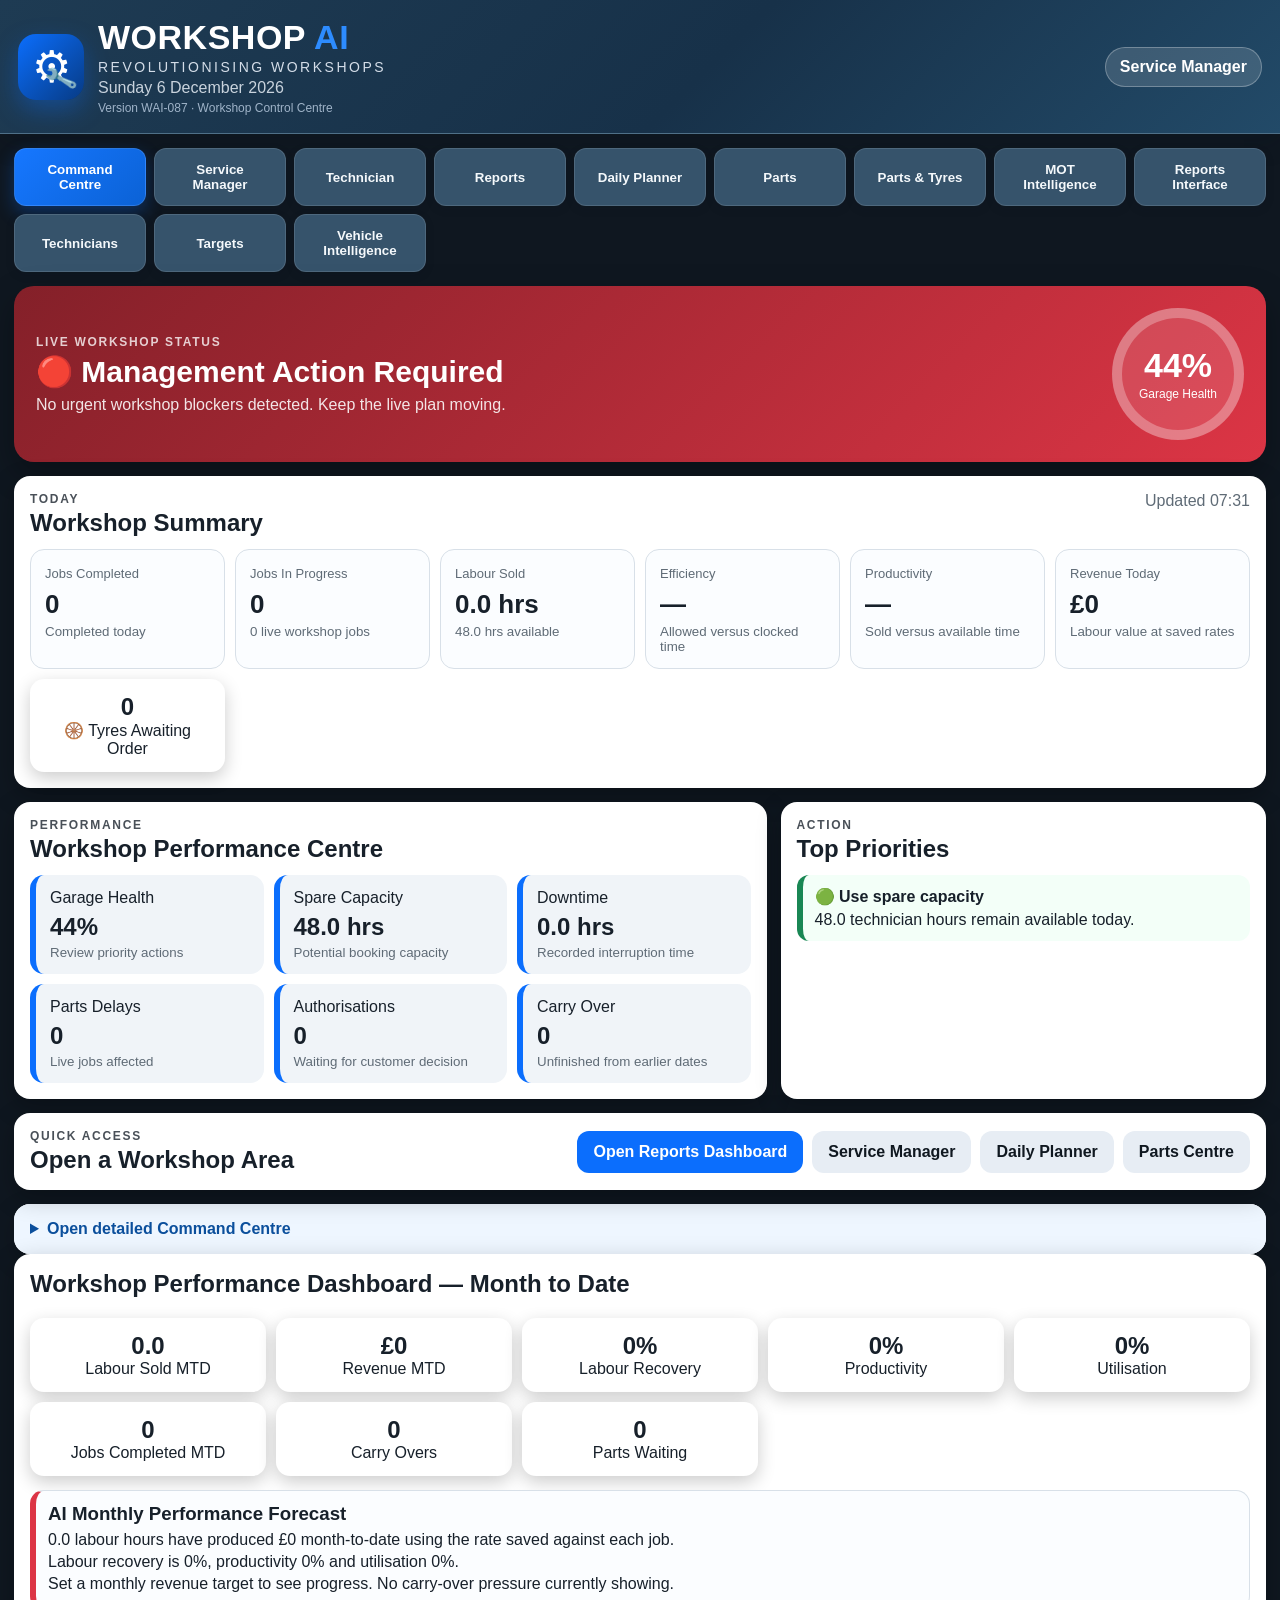
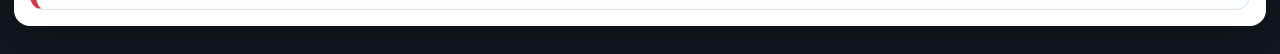
==== index copy 2.html @ 757b1148 "WAI-105.1 Customer Portal" ====
<!DOCTYPE html>
<html lang="en">
<head>
  <meta charset="UTF-8" />
  <meta name="viewport" content="width=device-width, initial-scale=1.0" />
  <title>Workshop AI OS — WAI-087 Workshop Control Centre</title>
  <link rel="stylesheet" href="style.css" />
</head>

<body>
<header class="app-header">
  <div class="brand-lockup">
    <div class="logo-mark" aria-hidden="true">
      <span class="gear">⚙</span>
      <span class="wrench">🔧</span>
    </div>
    <div>
      <h1><span>WORKSHOP</span> <strong>AI</strong></h1>
      <p class="tagline">Revolutionising workshops</p>
      <p id="todayDate"></p><p style="font-size:12px;color:#9fb3c8">Version WAI-087 · Workshop Control Centre</p>
    </div>
  </div>
  <div class="role-pill">Service Manager</div>
</header>

<main class="container">
  <nav class="tabs">
    <button class="tab active" data-screen="commandScreen">Command Centre</button>
    <button class="tab" data-screen="managerScreen">Service Manager</button>
    <button class="tab" data-screen="techScreen">Technician</button>
    <button class="tab" data-screen="reportsScreen">Reports</button>
    <button class="tab" data-screen="plannerScreen">Daily Planner</button>
    <button class="tab" data-screen="partsScreen">Parts</button>
    <button class="tab" data-screen="partsTyreIntelligenceScreen">Parts &amp; Tyres</button>
    <button class="tab" data-screen="motIntelligenceScreen">MOT Intelligence</button>
    <button class="tab" data-screen="reportsInterfaceScreen">Reports Interface</button>
    <button class="tab" data-screen="techniciansScreen">Technicians</button>
    <button class="tab" data-screen="targetsScreen">Targets</button>
    <button class="tab" data-screen="vehicleIntelligenceScreen">Vehicle Intelligence</button>
  </nav>

  <section id="commandScreen" class="screen active">
    <div id="wai80CommandCentre" class="wai80-command-centre">
      <section id="wai80StatusBanner" class="wai80-status-banner wai80-status-attention">
        <div>
          <span class="wai80-eyebrow">LIVE WORKSHOP STATUS</span>
          <h2 id="wai80StatusTitle">Loading workshop status…</h2>
          <p id="wai80StatusSummary">Reviewing jobs, capacity and workshop activity.</p>
        </div>
        <div class="wai80-health-ring">
          <strong id="wai80HealthValue">—</strong>
          <span>Garage Health</span>
        </div>
      </section>

      <section class="card wai80-panel">
        <div class="wai80-section-heading">
          <div><span class="wai80-eyebrow">TODAY</span><h2>Workshop Summary</h2></div>
          <span id="wai80LastUpdated" class="muted"></span>
        </div>
        <div id="wai80SummaryCards" class="wai80-kpi-grid"></div>
      </section>

      <div class="wai80-two-column">
        <section class="card wai80-panel">
          <div class="wai80-section-heading"><div><span class="wai80-eyebrow">PERFORMANCE</span><h2>Workshop Performance Centre</h2></div></div>
          <div id="wai80PerformanceCards" class="wai80-performance-grid"></div>
        </section>

        <section class="card wai80-panel wai80-actions-panel">
          <div class="wai80-section-heading"><div><span class="wai80-eyebrow">ACTION</span><h2>Top Priorities</h2></div></div>
          <div id="wai80PriorityActions" class="wai80-priority-list"></div>
        </section>
      </div>

      <section class="card wai80-quick-access">
        <div><span class="wai80-eyebrow">QUICK ACCESS</span><h2>Open a Workshop Area</h2></div>
        <div class="wai80-quick-buttons">
          <button class="primary" data-wai80-screen="reportsInterfaceScreen">Open Reports Dashboard</button>
          <button class="secondary" data-wai80-screen="managerScreen">Service Manager</button>
          <button class="secondary" data-wai80-screen="plannerScreen">Daily Planner</button>
          <button class="secondary" data-wai80-screen="partsScreen">Parts Centre</button>
        </div>
      </section>
    </div>

    <details class="wai80-existing-dashboard">
      <summary>Open detailed Command Centre</summary>
    <div class="hero">
      <div>
        <h2>Workshop AI Command Centre</h2>
        <p>Owner view: workshop health, live activity, KPIs and technician performance.</p>
      </div>
      <div id="healthScore" class="health-score"></div>
    </div>

    <div id="ownerStats" class="stats"></div>


    <div class="card coach-command-card">
      <h2>Workshop Coach</h2>
      <p class="muted">Your live decision briefing. It ranks the most important actions by impact using Garage Health, capacity, technician activity, downtime and job status.</p>
      <div id="workshopCoachMission" class="coach-list"></div>
      <div id="workshopCoachTabs" class="coach-tabs">
        <button class="gh-tab active" onclick="setWorkshopCoachMode('morning')">🌅 Morning</button>
        <button class="gh-tab" onclick="setWorkshopCoachMode('live')">⚡ Live</button>
        <button class="gh-tab" onclick="setWorkshopCoachMode('end')">🌙 End of Day</button>
      </div>
      <div id="workshopCoachPanel" class="coach-list"></div>
    </div>

    <div class="card">
      <h2>Workshop Capacity Intelligence</h2>
      <p class="muted">Shows how many technician hours are available, how much work is sold and whether the workshop can take more work today.</p>
      <div id="workshopCapacitySummary" class="stats"></div>
      <div id="workshopCapacityTechs" class="job-list"></div>
      <div id="workshopCapacityCoach" class="coach-list"></div>
    </div>

    <div class="card">
      <h2>Garage Health Breakdown</h2>
      <p class="muted">Click a KPI to understand what it means, why it is at the current value and what would improve it.</p>
      <div id="garageHealthBreakdown" class="job-list"></div>
    </div>

    <div class="card">
      <h2>Today’s Priority</h2>
      <div id="dailyPriorityBanner" class="coach-list"></div>
    </div>

    <div class="card">
      <h2>Today’s Live Activity</h2>
      <div id="liveActivity" class="timeline"></div>
    </div>

    <div class="card">
      <h2>AI Workshop Coach</h2>
      <div id="ownerCoach" class="coach-list"></div>
    </div>

    <div class="card">
      <h2>End of Day Briefing</h2>
      <pre id="endOfDayBriefing">No briefing yet.</pre>
      <button id="copyBriefing" class="secondary">Copy Briefing</button>
    </div>

    <div class="card">
      <h2>Morning Briefing / Action Required Today</h2>
      <pre id="morningBriefing">No morning briefing yet.</pre>
      <button id="copyMorningBriefing" class="secondary">Copy Morning Briefing</button>
    </div>

    <div class="card">
      <h2>Live Workshop Board</h2>
      <div id="ownerStatusBoard" class="board-grid"></div>
    </div>

    <div class="card">
      <h2>Technician League Table</h2>
      <div id="leagueTableOwner" class="table-wrap"></div>
    </div>

    <div class="card">
      <h2>Downtime Today / This Week</h2>
      <div id="ownerDowntimeReports" class="job-list"></div>
    </div>
    </details>
  </section>

  <section id="managerScreen" class="screen">
    <div id="servicePartsAlert" class="card service-parts-alert clear"></div>

    <div class="card">
      <h2>Load New Job</h2>
      <div class="grid">
        <label>Vehicle Registration / Reg Number *<input id="reg" placeholder="AB19 XYZ"></label>
        <label>Booking Date / Future Booking<input id="bookingDate" type="date"></label>
        <label>Customer Name<input id="customer" placeholder="Customer name"></label>
        <label>Telephone<input id="phone" placeholder="Telephone"></label>
        <label>Make<input id="make" placeholder="Ford / Audi / VW"></label>
        <label>Model<input id="model" placeholder="Fiesta / A4 / Golf"></label>
        <label>Mileage<input id="mileage" type="number" placeholder="Mileage"></label>

        <label>Job Type
          <select id="jobType">
            <option>Retail</option>
            <option>Warranty</option>
            <option>Internal</option>
          </select>
        </label>

        <label>Technician
          <select id="technician"></select>
        </label>

        <label>Labour Hours Allowed *<input id="hours" type="number" step="0.25" min="0" placeholder="2.5"></label>

        <label>Priority
          <select id="priority">
            <option>🟢 Routine</option><option>🟠 Today</option><option>🔴 Urgent</option>
          </select>
        </label>

        <label>MOT Add-on
          <select id="mot">
            <option>None</option><option>Full MOT</option><option>Retest</option><option>Pre-MOT Check</option>
          </select>
        </label>

        <label id="authBox">Retail Authorisation
          <select id="auth">
            <option>Awaiting Customer Approval</option><option>Approved</option><option>Declined</option>
          </select>
        </label>
      </div>

      <label>Work Required
        <textarea id="workRequired" placeholder="Example: Customer reports vibration under braking. Diagnose and advise."></textarea>
      </label>

      <label>Special Instructions — Service Manager Only
        <textarea id="specialInstructions" placeholder="Example: Customer waiting, do not wash, locking wheel nut in boot, phone before repairs."></textarea>
      </label>

      <button id="assignJob" class="primary">Assign Job</button>
    </div>

    <div class="card">
      <h2>Service Manager Daily Briefing</h2>
      <p class="muted">Morning actions and end-of-day summary are available here for the Service Manager.</p>
      <pre id="serviceManagerMorningBriefing">No morning briefing yet.</pre>
      <button id="copyServiceMorningBriefing" class="secondary">Copy Morning Briefing</button>
      <pre id="serviceManagerEndOfDayBriefing">No end-of-day briefing yet.</pre>
      <button id="copyServiceEndBriefing" class="secondary">Copy End of Day Briefing</button>
    </div>

    <div class="card">
      <h2>Future Bookings</h2>
      <p class="muted">Jobs can be loaded for days ahead. Select a date below to view or plan upcoming work.</p>
      <div class="grid">
        <label>View Booking Date
          <input id="futureBookingDate" type="date">
        </label>
        <label>Quick View
          <select id="futureQuickView">
            <option value="selected">Selected date</option>
            <option value="tomorrow">Tomorrow</option>
            <option value="7days">Next 7 days</option>
          </select>
        </label>
      </div>
      <div id="futureBookingsList" class="job-list"></div>
    </div>

    <div class="card">
      <h2>Service Manager Job Board</h2>
      <div id="managerJobs" class="job-list"></div>
    </div>

    <div class="card">
      <h2>Completed Technician Write-Ups</h2>
      <p class="muted">When a technician finishes and saves a job report, it automatically appears here for the Service Manager.</p>
      <div id="completedReportsInbox" class="job-list"></div>
    </div>

  </section>

  <section id="techScreen" class="screen">
    <div id="technicianPartsAlert" class="card service-parts-alert clear"></div>

    <div class="card">
      <h2>My Jobs</h2>
      <label>Select Technician
        <select id="techFilter"></select>
      </label>
      <div id="techJobs" class="job-list"></div>
    </div>
  </section>

  <section id="activeJobScreen" class="screen">
    <button id="backToJobs" class="secondary">← Back to Jobs</button>

    <div class="card">
      <h2 id="activeTitle">Active Job</h2>
      <p id="activeDetails" class="muted"></p>
      <div id="activeJobInfo" class="job-info-grid"></div>
      <div id="activeSpecialInstructions" class="special-instructions hidden"></div>
      <p class="hours-warning">Labour hours are set by the service manager only. Technician clocks start and finish time.</p>

      <div class="timer-box">
        <p><strong>Started:</strong> <span id="startedAt">Not started</span></p>
        <p><strong>Finished:</strong> <span id="finishedAt">Not finished</span></p>
        <p><strong>Actual Time:</strong> <span id="actualHours">0.00</span> hrs</p>
      </div>

      <div class="button-row">
        <button id="startTimer" class="secondary">▶ Start Job Timer</button>
        <button id="finishTimer" class="secondary">■ Finish Job Timer</button>
      </div>

      <div id="technicianMOTControls" class="mot-technician-controls hidden" aria-live="polite"></div>

      <div class="clockoff-panel">
        <h3>Technician Clock Off</h3>
        <p id="clockOffStatus" class="muted">Currently clocked on to job.</p>
        <div class="button-row activity-buttons">
          <button id="clockLunch" class="secondary">🍽 Lunch</button>
          <button id="clockBreak" class="secondary">☕ Break</button>
          <button id="clockCollecting" class="secondary">🚗 Collecting Vehicle</button>
          <button id="clockDelivering" class="secondary">🚙 Delivering Vehicle</button>
          <button id="clockHelping" class="secondary">🤝 Helping Technician</button>
          <button id="clockWaitingParts" class="secondary">📦 Waiting Parts</button>
          <button id="clockWaitingAuth" class="secondary">📞 Waiting Authorisation</button>
          <button id="clockAdditionalWork" class="secondary">🔧 Additional Work Found</button>
          <button id="clockRoadTest" class="secondary">🧪 Road Test</button>
          <button id="clockQualityCheck" class="secondary">✅ Quality Check</button>
          <button id="clockCleaning" class="secondary">🧹 Cleaning Vehicle</button>
          <button id="clockPaperwork" class="secondary">📝 Paperwork</button>
          <button id="clockTraining" class="secondary">🎓 Training</button>
          <button id="clockMaintenance" class="secondary">🔩 Workshop Maintenance</button>
          <button id="clockEquipment" class="secondary">⚠️ Equipment Issue</button>
          <button id="clockOther" class="secondary">❓ Other</button>
        </div>
        <button id="clockBackOn" class="primary">▶ Clock Back On To Job</button>
      </div>

      <label>Job Status
        <select id="status">
          <option>🔍 Diagnosing</option>
          <option>🔧 Repairing Vehicle</option>
          <option>🧪 MOT Testing</option>
          <option>⚠️ Additional Work Found</option>
          <option>🚗 Road Test</option>
          <option>🟢 Repair Complete</option>
          <option>✅ Ready for Collection</option>
        </select>
      </label>
    </div>

    <div class="card">
      <h2>Technician Report Sections</h2>
      <div class="voice-section"><label>Job Description<textarea id="complaint"></textarea></label><button class="voiceBtn secondary" data-target="complaint">🎤 Voice Job Description</button></div>
      <div class="voice-section"><label>Findings<textarea id="findings"></textarea></label><button class="voiceBtn secondary" data-target="findings">🎤 Voice Findings</button></div>
      <div class="voice-section"><label>Repair Carried Out<textarea id="repair"></textarea></label><button class="voiceBtn secondary" data-target="repair">🎤 Voice Repair</button></div>
      <div class="voice-section"><label>Parts Used / Required<textarea id="parts"></textarea></label><button class="voiceBtn secondary" data-target="parts">🎤 Voice Parts</button></div>
      <div class="voice-section"><label>Advisories<textarea id="advisories"></textarea></label><button class="voiceBtn secondary" data-target="advisories">🎤 Voice Advisories</button></div>
      <label>Photos<input id="photos" type="file" accept="image/*" multiple></label>
      <button id="saveActiveJob" class="primary">Save Job & Generate Report</button>
    </div>

    <div class="card">
      <h2>Parts</h2>
      <div class="grid">
        <label>Part Description
          <input id="partDescription" placeholder="Example: Front brake discs">
        </label>
        <label>Quantity
          <input id="partQty" type="number" min="1" step="1" value="1">
        </label>
        <label>Priority
          <select id="partPriority">
            <option>Urgent</option>
            <option>Today</option>
            <option>Tomorrow</option>
            <option>Routine</option>
          </select>
        </label>
        <label>Supplier / Note
          <input id="partSupplier" placeholder="Example: TPS / ECP / Dealer">
        </label>
      </div>
      <button id="submitPartsRequest" class="primary">Add Part Request</button>
      <h3>Parts Status</h3>
      <div id="technicianPartsStatus" class="job-list"></div>
    </div>

    <div class="card">
      <h2>Job Comments / Updates</h2>
      <label>Add Comment<textarea id="jobComment" placeholder="Example: Customer approved additional work."></textarea></label>
      <button id="addComment" class="primary">Add Comment to Timeline</button>
    </div>

    <div class="card">
      <h2>Job Timeline</h2>
      <div id="jobTimeline" class="timeline"></div>
    </div>

    <div class="card">
      <h2>Generated Report</h2>
      <pre id="generatedReport">No report generated yet.</pre>
      <button id="copyReport" class="secondary">Copy Report</button>
    </div>
  </section>

  <section id="reportsScreen" class="screen">
    <div class="card">
      <div class="scorecard-heading">
        <div>
          <h2>Workshop KPI Scorecard</h2>
          <p class="muted">See whether the workshop is on track for the selected period.</p>
        </div>
        <label class="scorecard-period">View
          <select id="kpiPeriod">
            <option value="today">Today</option>
            <option value="mtd" selected>Month to Date</option>
            <option value="ytd">Year to Date</option>
          </select>
        </label>
      </div>
      <div id="kpiScorecard" class="job-list"></div>
    </div>
    <div class="card"><h2>Technician League Table</h2><div id="leagueTable" class="table-wrap"></div></div>
    <div class="card"><h2>Live Workshop Board</h2><div id="statusBoard" class="board-grid"></div></div>
    <div class="card"><h2>Technician Workload</h2><div id="workload"></div></div>
    <div class="card"><h2>Downtime Reports</h2><div id="downtimeReports" class="job-list"></div></div>
  </section>



  <section id="plannerScreen" class="screen">
    <div class="card">
      <h2>Daily Workshop Planner</h2>
      <p class="muted">Shows today's booked jobs, hours allocated, technician capacity and workload balance.</p>
      <div class="grid">
        <label>Planner Date
          <input id="plannerDate" type="date">
        </label>
        <label>Technician Daily Capacity Hours
          <input id="dailyTechCapacity" type="number" step="0.25" value="8">
        </label>
      </div>
      <button id="savePlannerSettings" class="primary">Update Planner</button>
    </div>


    <div class="card">
      <h2>Technician Availability Planner</h2>
      <p class="muted">Load holidays, sickness, training, half days, overtime or other availability weeks and months in advance. Capacity updates automatically for each selected date.</p>

      <div class="grid">
        <label>Technician
          <select id="availabilityTechnician"></select>
        </label>
        <label>Start Date
          <input id="availabilityStartDate" type="date">
        </label>
        <label>End Date
          <input id="availabilityEndDate" type="date">
        </label>
        <label>Availability Status
          <select id="availabilityStatus">
            <option value="Working">Working</option>
            <option value="Holiday">Holiday</option>
            <option value="Sick">Sick</option>
            <option value="Training">Training</option>
            <option value="Half Day">Half Day</option>
            <option value="Overtime">Overtime</option>
            <option value="Not Scheduled">Not Scheduled</option>
          </select>
        </label>
        <label>Available Hours Per Day
          <input id="availabilityHours" type="number" min="0" step="0.25" value="8">
        </label>
        <label>Note
          <input id="availabilityNote" placeholder="Example: Annual leave">
        </label>
      </div>

      <div class="button-row">
        <button id="saveAvailabilityRange" class="primary">Save Availability</button>
        <button id="clearAvailabilityRange" class="secondary">Return to Default Hours</button>
      </div>
    </div>

    <div class="card">
      <h2>Selected Date Availability</h2>
      <p class="muted">Shows who is working, who is unavailable, and the capacity used by the Daily Workshop Planner.</p>
      <div id="availabilityDaySummary" class="stats"></div>
      <div id="availabilityDayList" class="job-list"></div>
    </div>

    <div class="card">
      <h2>Today's Workshop Summary</h2>
      <div id="plannerSummary" class="stats"></div>
    </div>

    <div class="card">
      <h2>Upcoming Workload</h2>
      <div id="upcomingWorkload" class="job-list"></div>
    </div>

    <div class="card">
      <h2>Technician Capacity Planner</h2>
      <div id="plannerTechnicians" class="job-list"></div>
    </div>

    <div class="card">
      <h2>AI Planner Suggestions</h2>
      <div id="plannerSuggestions" class="coach-list"></div>
    </div>

    <div class="card">
      <h2>Jobs For Selected Day</h2>
      <div id="plannerJobs" class="job-list"></div>
    </div>
  </section>


  <section id="partsScreen" class="screen">
    <div class="card">
      <h2>Parts Management</h2>
      <p class="muted">Live parts workflow from technician request through ordering, delivery and fitting. Supplier details remain attached to the part permanently.</p>
      <div id="partsManagementStats" class="stats"></div>
    </div>

    <div id="partsOrderFormCard" class="card hidden">
      <h2>Order Parts</h2>
      <p id="partsOrderContext" class="muted">Select a requested part to order.</p>
      <input id="partsOrderJobId" type="hidden">
      <input id="partsOrderPartId" type="hidden">
      <div class="grid">
        <label>Supplier / Ordered From *
          <select id="partsOrderSupplier">
            <option value="">Select supplier</option>
            <option>TPS</option>
            <option>Euro Car Parts</option>
            <option>GSF</option>
            <option>Main Dealer</option>
            <option>Auto Factors</option>
            <option>eBay</option>
            <option>Amazon</option>
            <option value="Other">Other</option>
          </select>
        </label>
        <label>Other Supplier
          <input id="partsOrderSupplierOther" placeholder="Enter supplier name">
        </label>
        <label>Part Required
          <input id="partsOrderPartNumber" placeholder="Example: Front brake pads">
        </label>
        <label>Order Number
          <input id="partsOrderReference" placeholder="Supplier order number">
        </label>
        <label>Cost £
          <input id="partsOrderCost" type="number" min="0" step="0.01" placeholder="0.00">
        </label>
        <label>Expected Delivery
          <input id="partsOrderExpected" type="date">
        </label>
        <label>Ordered By
          <input id="partsOrderBy" placeholder="Service Manager name">
        </label>
        <label>Order Status
          <select id="partsOrderStatus">
            <option value="Ordered">Ordered</option>
            <option value="Back Order">Back Order</option>
          </select>
        </label>
      </div>
      <label>Order Notes
        <textarea id="partsOrderNotes" placeholder="Delivery details, branch, special order information or anything the technician needs to know."></textarea>
      </label>
      <div class="button-row">
        <button id="savePartsOrder" type="button" class="primary">Save Parts Order</button>
        <button id="cancelPartsOrder" class="secondary">Cancel</button>
      </div>
    </div>

    <div class="card">
      <h2>Parts Requested</h2>
      <p class="muted">Technician requests waiting for the Service Manager to place an order.</p>
      <div id="partsRequestedQueue" class="job-list"></div>
    </div>

    <div class="card">
      <h2>Parts Ordered / Back Order</h2>
      <div id="partsManagementQueue" class="job-list"></div>
    </div>

    <div class="card">
      <h2>Parts Delivered</h2>
      <p class="muted">Delivered parts waiting to be fitted by the technician.</p>
      <div id="partsDeliveredQueue" class="job-list"></div>
    </div>

    <div class="card">
      <h2>Completed Parts History</h2>
      <p class="muted">Search by vehicle registration to view completed and fitted parts history.</p>
      <div class="grid">
        <label>Vehicle Registration
          <input id="partsHistoryRegSearch" placeholder="Example: AB19 XYZ">
        </label>
      </div>
      <div class="button-row">
        <button id="partsHistorySearchBtn" class="primary">Search Parts History</button>
        <button id="partsHistoryClearBtn" class="secondary">Clear Search</button>
      </div>
      <div id="partsCompletedQueue" class="job-list"></div>
    </div>

    <div class="card">
      <h2>Supplier Performance</h2>
      <div id="partsSupplierPerformance" class="job-list"></div>
    </div>
  </section>


  <section id="reportsInterfaceScreen" class="screen">
    <div class="card">
      <h2>Workshop Intelligence</h2>
      <p class="muted">Select a report and time period to review workshop and technician performance. All reports read the same live Workshop AI records.</p>

      <div class="grid">
        <label>Report Period
          <select id="intelligencePeriod">
            <option value="today">Today</option>
            <option value="week">This Week</option>
            <option value="month" selected>This Month</option>
            <option value="previousMonth">Previous Month</option>
            <option value="ytd">Year to Date</option>
            <option value="custom">Custom Date Range</option>
          </select>
        </label>

        <label>Technician
          <select id="intelligenceTechnician">
            <option value="All">All Technicians</option>
          </select>
        </label>

        <label>Custom Start Date
          <input id="intelligenceStartDate" type="date">
        </label>

        <label>Custom End Date
          <input id="intelligenceEndDate" type="date">
        </label>
      </div>

      <div class="grid intelligence-extra-filters">
        <label>Compare Against
          <select id="intelligenceComparison">
            <option value="none">No comparison</option>
            <option value="previousPeriod">Previous equivalent period</option>
            <option value="previousMonth">Previous month</option>
            <option value="lastYear">Same period last year</option>
          </select>
        </label>

        <label>Search Reports
          <input id="intelligenceReportSearch" placeholder="Example: downtime, parts, revenue">
        </label>
      </div>

      <div class="button-row">
        <button id="refreshWorkshopIntelligence" class="primary">Refresh Workshop Intelligence</button>
        <button id="printWorkshopIntelligence" class="secondary">Print / Save PDF</button>
        <button id="exportWorkshopIntelligenceExcel" class="secondary">Export to Excel</button>
      </div>
    </div>

    <div class="card">
      <h2>Favourite Reports</h2>
      <p class="muted">Star the reports you use most. Favourites stay saved on this device.</p>
      <div id="workshopIntelligenceFavourites" class="job-list"></div>
    </div>

    <div class="card">
      <h2>Reports Available</h2>
      <p class="muted">Reports are grouped into clear management categories. Choose one to open it.</p>
      <div id="workshopIntelligenceCategories" class="intelligence-categories"></div>
      <div id="workshopIntelligenceReportList" class="job-list"></div>
    </div>

    <div id="workshopIntelligencePrintable" class="card">
      <div class="intelligence-report-heading">
        <div>
          <h2 id="workshopIntelligenceTitle">Workshop Performance</h2>
          <p id="workshopIntelligencePeriodLabel" class="muted"></p>
        </div>
        <button id="toggleFavouriteWorkshopIntelligence" class="secondary intelligence-favourite-button">☆ Favourite</button>
      </div>
      <div id="workshopIntelligenceComparison" class="coach-list"></div>
      <div id="workshopIntelligenceSummary" class="stats"></div>
      <div id="workshopIntelligenceInsight" class="coach-list"></div>
      <div id="workshopIntelligenceOutput" class="job-list"></div>
    </div>

    <div class="card">
      <h2>Completed Write-Ups</h2>
      <div id="reportsCompletedWriteups" class="job-list"></div>
    </div>
  </section>


  <section id="techniciansScreen" class="screen">
    <div class="card">
      <h2>Technician Setup</h2>
      <p class="muted">Add or remove technicians. These names are used throughout job allocation, technician screens, workload reports and league tables.</p>
      <div class="grid">
        <label>New Technician Name
          <input id="newTechnicianName" placeholder="Example: Sarah">
        </label>
        <label>Role / Note
          <input id="newTechnicianNote" placeholder="Example: MOT tester / Diagnostic tech">
        </label>
      </div>
      <button id="addTechnicianBtn" class="primary">Add Technician</button>
    </div>

    <div class="card">
      <h2>Current Technicians</h2>
      <div id="technicianSetupList" class="job-list"></div>
    </div>
  </section>

  <section id="targetsScreen" class="screen targets-control-centre">
    <div class="card targets-hero">
      <div>
        <div class="targets-eyebrow">WORKSHOP PLANNING</div>
        <h2>🎯 Workshop Control Centre</h2>
        <p class="muted">Set realistic monthly targets, review projected labour revenue and keep every Workshop AI dashboard aligned.</p>
      </div>
      <div class="targets-hero-actions">
        <button id="copyPreviousTargets" class="secondary">Copy Previous Month</button>
        <button id="resetTargetsDraft" class="secondary">Reset Draft</button>
      </div>
    </div>

    <div id="targetsHeadlinePreview" class="targets-headline-grid"></div>

    <div class="targets-layout">
      <div class="targets-main-column">
        <div class="card targets-module">
          <div class="targets-module-heading"><span class="targets-icon">⚙️</span><div><h2>Capacity & Performance</h2><p class="muted">Define the workshop capacity and the standards the team is working towards.</p></div></div>
          <div class="grid targets-form-grid">
            <label>Workshop Hours Available This Month<input id="targetAvailableHours" type="number" step="0.25"></label>
            <label>Productivity Target %<input id="targetProductivity" type="number" step="1" placeholder="90"></label>
            <label>Utilisation Target %<input id="targetUtilisation" type="number" step="1" placeholder="95"></label>
            <label>Workshop Efficiency Target %<input id="targetEfficiency" type="number" step="1" placeholder="95"></label>
            <label>Labour Recovery Target %<input id="targetLabourRecovery" type="number" step="1" placeholder="90"></label>
          </div>
        </div>

        <div class="card targets-module">
          <div class="targets-module-heading"><span class="targets-icon">💷</span><div><h2>Labour Rates</h2><p class="muted">Rates are used throughout Revenue Watch, reports and workshop forecasts.</p></div></div>
          <div class="grid targets-form-grid">
            <label>Rates Effective From<input id="targetRateEffectiveDate" type="date"></label>
            <label class="rate-retail">Retail Labour Rate £/hr<input id="targetRetailRate" type="number" step="0.01" placeholder="70"></label>
            <label class="rate-warranty">Warranty Labour Rate £/hr<input id="targetWarrantyRate" type="number" step="0.01" placeholder="70"></label>
            <label class="rate-internal">Internal Labour Rate £/hr<input id="targetInternalRate" type="number" step="0.01" placeholder="45"></label>
          </div>
        </div>

        <div class="card targets-module">
          <div class="targets-module-heading"><span class="targets-icon">🕒</span><div><h2>Monthly Labour Targets</h2><p class="muted">Set the planned mix of retail, internal and warranty hours.</p></div></div>
          <div class="grid targets-form-grid">
            <label>Retail Hours Target<input id="targetRetailHours" type="number" step="0.25"></label>
            <label>Internal Hours Target<input id="targetInternalHours" type="number" step="0.25"></label>
            <label>Warranty Hours Target<input id="targetWarrantyHours" type="number" step="0.25"></label>
            <label>Internal Cars Completed Target<input id="targetInternalCars" type="number" step="1"></label>
          </div>
          <div id="labourProjectionPreview" class="target-projection-strip"></div>
        </div>

        <div class="card targets-module">
          <div class="targets-module-heading"><span class="targets-icon">📈</span><div><h2>Revenue Targets</h2><p class="muted">Enter management goals or use the live labour projections as a guide.</p></div></div>
          <div class="grid targets-form-grid">
            <label>Monthly Labour Revenue Target £<input id="targetMonthlyRevenue" type="number" step="0.01"></label>
            <label>Retail Revenue Target £<input id="targetRetailRevenue" type="number" step="0.01"></label>
            <label>Warranty Revenue Target £<input id="targetWarrantyRevenue" type="number" step="0.01"></label>
            <label>Internal Revenue Target £<input id="targetInternalRevenue" type="number" step="0.01"></label>
          </div>
        </div>

        <div class="card targets-module">
          <div class="targets-module-heading"><span class="targets-icon">🚗</span><div><h2>MOT & Operational Targets</h2><p class="muted">Keep MOT performance, carry-over and downtime expectations visible.</p></div></div>
          <div class="grid targets-form-grid">
            <label>Monthly MOT Target<input id="targetMOTs" type="number" step="1"></label>
            <label>MOT Pass Target %<input id="targetMOTPass" type="number" step="1" placeholder="75"></label>
            <label>Carry-over Target<input id="targetCarryOver" type="number" step="1" placeholder="0"></label>
            <label>Downtime Target Hours<input id="targetDowntime" type="number" step="0.25"></label>
          </div>
        </div>
      </div>

      <aside class="targets-side-column">
        <div class="card targets-review-card">
          <div class="targets-module-heading"><span class="targets-icon">🤖</span><div><h2>Workshop AI Review</h2><p class="muted">Live review of the values currently entered.</p></div></div>
          <div id="targetsAiReview" class="targets-review-list"></div>
        </div>

        <div class="card targets-preview-card">
          <h2>Live Monthly Preview</h2>
          <p class="muted">Updates immediately as targets are changed.</p>
          <div id="kpiTargetsPreview" class="targets-preview-grid"></div>
        </div>
      </aside>
    </div>

    <div class="card targets-save-panel">
      <div><h2>Ready to update the workshop?</h2><p class="muted">Saved settings feed Command Centre, Revenue Watch, Garage Health, Reports, Performance and MOT Intelligence.</p></div>
      <button id="saveTargets" class="primary targets-save-button">💾 Save Workshop Settings</button>
    </div>
  </section>

  <section id="vehicleIntelligenceScreen" class="screen">
    <div class="card">
      <h2>Vehicle Intelligence</h2>
      <p class="muted">Search any registration, customer, telephone number, technician, job number, repair, advisory or part. Completed jobs stay in history with the full timeline.</p>
      <div class="grid">
        <label>Search Vehicle / Customer / Job
          <input id="vehicleHistorySearch" placeholder="Example: AB19 XYZ, Smith, brake discs, Jake">
        </label>
        <label>Quick Filter
          <select id="vehicleHistoryQuickFilter">
            <option value="all">All matching jobs</option>
            <option value="completed">Completed / ready jobs</option>
            <option value="open">Open / active jobs</option>
            <option value="parts">Awaiting parts</option>
            <option value="approval">Awaiting customer approval</option>
          </select>
        </label>
      </div>
      <button id="vehicleHistorySearchBtn" class="primary">Search Vehicle Intelligence</button>
    </div>

    <div class="card">
      <h2>Vehicle Intelligence Summary</h2>
      <div id="vehicleIntelligenceStats" class="stats"></div>
    </div>

    <div class="card">
      <h2>Vehicle / Job History</h2>
      <div id="vehicleIntelligenceResults" class="job-list"></div>
    </div>
  </section>

  <section id="motIntelligenceScreen" class="screen">
    <div class="hero mot-hero">
      <div>
        <span class="wai80-eyebrow">WAI-085.1</span>
        <h2>MOT Intelligence</h2>
        <p>Live MOT workflow, advisory opportunities, retests and workshop-board integration.</p>
      </div>
      <button class="primary mot-new-booking" onclick="show('managerScreen')">＋ New MOT Booking</button>
    </div>

    <div class="card">
      <h2>MOT Command Centre</h2>
      <div id="motKpiCards" class="stats"></div>
    </div>

    <div class="card">
      <div class="mot-heading-row">
        <div><h2>Live MOT Board</h2><p class="muted">Every job with an MOT add-on appears automatically. Updating its MOT stage also updates the Live Workshop Board.</p></div>
        <label class="mot-filter">View
          <select id="motBoardFilter" onchange="renderMOTIntelligence()">
            <option value="live">Live / Current</option>
            <option value="today">Booked Today</option>
            <option value="all">All MOT History</option>
          </select>
        </label>
      </div>
      <div id="motLiveBoard" class="mot-board"></div>
    </div>

    <div class="mot-two-column">
      <div class="card">
        <h2>MOT Opportunity Board</h2>
        <div id="motOpportunityStats" class="stats"></div>
        <div id="motOpportunityList" class="job-list"></div>
      </div>
      <div class="card">
        <h2>AI MOT Coach</h2>
        <div id="motCoach" class="coach-list"></div>
      </div>
    </div>

    <div class="card">
      <h2>MOT Performance</h2>
      <div id="motPerformance" class="job-list"></div>
    </div>
  </section>

  <section id="partsTyreIntelligenceScreen" class="screen">
    <div class="card wai085-hero">
      <div>
        <p class="wai085-eyebrow">WAI-085 · LIVE OPERATIONAL CONTROL</p>
        <h2>Parts &amp; Tyre Intelligence</h2>
        <p class="muted">See exactly which vehicles need parts or tyres ordering, what is still awaiting delivery, and what arrived today. Outstanding requests carry forward; delivered-today counters reset automatically the next day.</p>
      </div>
      <button id="wai085Refresh" class="secondary">Refresh Live Board</button>
    </div>
    <div id="wai085Stats" class="stats"></div>
    <div id="wai085Coach" class="card"></div>
    <div class="wai085-grid">
      <div class="card">
        <h2>📦 Parts Still Outstanding</h2>
        <p class="muted">Requested, ordered, back-ordered or affected by a delivery issue. These remain until they arrive.</p>
        <div id="wai085PartsOutstanding" class="job-list"></div>
      </div>
      <div class="card">
        <h2>🛞 Tyres Still Outstanding</h2>
        <p class="muted">Tyres needing ordering or still awaiting delivery. These remain until delivery is confirmed.</p>
        <div id="wai085TyresOutstanding" class="job-list"></div>
      </div>
    </div>
    <div class="wai085-grid">
      <div class="card">
        <h2>✅ Parts Delivered Today</h2>
        <p class="muted">Today’s arrivals only. This counter returns to zero tomorrow.</p>
        <div id="wai085PartsDeliveredToday" class="job-list"></div>
      </div>
      <div class="card">
        <h2>✅ Tyres Delivered Today</h2>
        <p class="muted">Today’s tyre arrivals only. This counter returns to zero tomorrow.</p>
        <div id="wai085TyresDeliveredToday" class="job-list"></div>
      </div>
    </div>
  </section>

</main>

<div id="modal" class="modal hidden">
  <div class="modal-card">
    <button id="closeModal" class="modal-close">×</button>
    <h2 id="modalTitle">Timeline</h2>
    <div id="modalTimeline" class="timeline"></div>
  </div>
</div>
<script src="script.js"></script>
<script src="unified-capacity-engine.js"></script>
<script src="coach-fix.js"></script>
<script src="garage-health-fix.js"></script>
<script src="vehicle-intelligence-fix.js"></script>
<script src="performance-dashboard.js"></script>
<script src="reports-intelligence.js"></script>
<script src="tyres.js"></script>
<script src="mot-intelligence.js"></script>
<script src="parts-tyre-intelligence.js"></script>
<script src="technician-league-intelligence-wai092.js"></script>
<script src="wai0922-workflow.js"></script>
</body>
</html>
---- style.css ----
*{box-sizing:border-box}body{margin:0;font-family:Arial,Helvetica,sans-serif;background:#0f1720;color:#17202a}.app-header{background:#09111a;color:white;padding:18px;border-bottom:1px solid #263747}.app-header h1{margin:0;font-size:28px}.app-header p{margin:4px 0 0;color:#c9d3dd}.container{max-width:1400px;margin:0 auto;padding:14px}.tabs{display:grid;grid-template-columns:repeat(5,1fr);gap:8px;margin-bottom:14px}.tab{padding:13px;border:0;border-radius:12px;background:#233142;color:#dfe8f2;font-weight:bold}.tab.active{background:#0b6efd;color:white}.screen{display:none}.screen.active{display:block}.card,.hero{background:#ffffff;border-radius:16px;padding:16px;margin-bottom:14px;box-shadow:0 8px 24px rgba(0,0,0,.25)}.hero{display:flex;justify-content:space-between;gap:14px;align-items:center;border:2px solid #0b6efd}h2{margin-top:0}.grid{display:grid;grid-template-columns:repeat(2,1fr);gap:12px}label{display:block;font-weight:bold;margin-bottom:12px}input,select,textarea{width:100%;margin-top:6px;padding:12px;border:1px solid #c8d0d8;border-radius:10px;font-size:16px}textarea{min-height:90px}.primary,.secondary{width:100%;padding:14px;border:0;border-radius:12px;font-weight:bold;font-size:16px;margin-top:8px}.primary{background:#0b6efd;color:white}.secondary{background:#e7edf4;color:#101820}.button-row{display:flex;gap:10px}.job-list,.coach-list{display:grid;gap:10px}.job-card,.coach-card{border:1px solid #d8e0e8;border-left:6px solid #0b6efd;border-radius:14px;padding:12px;background:#fbfdff}.job-card h3,.coach-card h3{margin:0 0 6px}.job-card p,.coach-card p{margin:4px 0}.job-card button{margin-top:8px;margin-right:6px;padding:10px;border:0;border-radius:9px;background:#101820;color:white}.muted{color:#5f6b76}.hours-warning,.timer-box{background:#fff3cd;border:1px solid #ffe69c;padding:10px;border-radius:10px}.voice-section{border:1px solid #e0e6ed;border-radius:12px;padding:12px;margin-bottom:12px}pre{white-space:pre-wrap;background:#f8fafc;border:1px solid #d8e0e8;border-radius:10px;padding:12px}.stats{display:grid;grid-template-columns:repeat(5,1fr);gap:10px;margin-bottom:14px}.stat{background:#fff;border-radius:14px;padding:14px;text-align:center;box-shadow:0 6px 18px rgba(0,0,0,.2)}.stat strong{display:block;font-size:24px}.health-score{font-size:36px;font-weight:bold;background:#f0f4f8;border-radius:16px;padding:18px;text-align:center;min-width:260px}.health-score span{font-size:14px;font-weight:normal}.good{border-left-color:#198754}.warn{border-left-color:#ffc107}.bad{border-left-color:#dc3545}.table-wrap{overflow-x:auto}table{width:100%;border-collapse:collapse;background:white}th,td{border-bottom:1px solid #d8e0e8;padding:10px;text-align:left;white-space:nowrap}th{background:#101820;color:white}.board-grid{display:grid;grid-template-columns:repeat(3,1fr);gap:12px}.board-column{background:#f8fafc;border-radius:12px;border:1px solid #d8e0e8;padding:10px}.board-column h3{margin-top:0}.board-job{background:white;border-radius:10px;padding:10px;margin-bottom:8px;border-left:5px solid #0b6efd;box-shadow:0 1px 4px rgba(0,0,0,.06)}.progress{height:10px;background:#e7edf4;border-radius:999px;overflow:hidden;margin-top:8px}.bar{height:100%;background:#0b6efd}.bar.good{background:#198754}.bar.warn{background:#ffc107}.bar.bad{background:#dc3545}.timeline{border-left:4px solid #0b6efd;margin-left:12px;padding-left:18px}.timeline-item{position:relative;background:#fbfdff;border:1px solid #d8e0e8;border-radius:14px;padding:12px;margin-bottom:10px}.timeline-item:before{content:"";position:absolute;left:-29px;top:16px;width:16px;height:16px;background:#0b6efd;border-radius:50%;box-shadow:0 0 0 4px #d9eaff}.timeline-item strong{display:block}.timeline-item small{color:#5f6b76}.modal{position:fixed;inset:0;background:rgba(0,0,0,.65);display:flex;align-items:center;justify-content:center;padding:16px;z-index:50}.modal.hidden{display:none}.modal-card{background:white;border-radius:18px;padding:18px;max-width:850px;width:100%;max-height:85vh;overflow:auto}.modal-close{float:right;border:0;background:#101820;color:white;border-radius:50%;width:36px;height:36px;font-size:22px}@media(max-width:950px){.board-grid,.stats{grid-template-columns:1fr 1fr}.tabs{grid-template-columns:1fr 1fr}.hero{display:block}.health-score{margin-top:12px}}@media(max-width:700px){.tabs,.grid,.stats,.board-grid{grid-template-columns:1fr}.button-row{flex-direction:column}.app-header h1{font-size:22px}.health-score{font-size:28px;min-width:0}}
.clockoff-panel{background:#eef6ff;border:1px solid #b8dcff;border-radius:14px;padding:12px;margin:12px 0}
.clockoff-panel h3{margin:0 0 8px}

.report-preview{white-space:pre-wrap;background:#f8fafc;border:1px solid #d8e0e8;border-radius:10px;padding:10px;margin-top:8px;max-height:240px;overflow:auto}
.badge-new{display:inline-block;background:#dc3545;color:white;border-radius:999px;padding:4px 9px;font-size:12px;font-weight:bold;margin-left:6px}

/* Workshop AI v2.0 branding and layout */
.app-header{
  display:flex;
  align-items:center;
  justify-content:space-between;
  gap:14px;
  background:linear-gradient(135deg,#07111d,#0b2340);
  color:white;
  padding:18px;
  border-bottom:1px solid #263747;
}
.brand-lockup{display:flex;align-items:center;gap:14px}
.logo-mark{width:66px;height:66px;border-radius:18px;background:linear-gradient(135deg,#0b6efd,#073b85);display:flex;align-items:center;justify-content:center;position:relative;box-shadow:0 10px 24px rgba(11,110,253,.35);flex-shrink:0}
.logo-mark .gear{font-size:44px;color:white}
.logo-mark .wrench{position:absolute;font-size:24px;right:8px;bottom:7px;transform:rotate(-18deg)}
.app-header h1{letter-spacing:.5px;margin:0;font-size:34px}
.app-header h1 strong{color:#2d8cff}
.tagline{text-transform:uppercase;letter-spacing:2.5px;color:#d4dde8!important;font-size:14px;margin-top:2px!important}
.role-pill{background:#ffffff18;border:1px solid #ffffff33;border-radius:999px;padding:10px 14px;font-weight:bold;color:#fff;white-space:nowrap}
.tabs{grid-template-columns:repeat(9,1fr)}
.tech-row{display:flex;align-items:center;justify-content:space-between;gap:10px}
.tech-actions button{width:auto;margin-left:6px}
@media(max-width:1200px){.tabs{grid-template-columns:repeat(4,1fr)}}
@media(max-width:700px){.app-header{align-items:flex-start;flex-direction:column}.tabs{grid-template-columns:1fr}.logo-mark{width:56px;height:56px}.logo-mark .gear{font-size:36px}.logo-mark .wrench{font-size:20px}.app-header h1{font-size:25px}.tagline{font-size:11px;letter-spacing:1.6px}}

.job-info-grid{
  display:grid;
  grid-template-columns:repeat(3,1fr);
  gap:10px;
  margin:12px 0;
}
.job-info-grid div{
  background:#f0f4f8;
  border-radius:12px;
  padding:10px;
}
.job-info-grid strong{
  display:block;
  font-size:12px;
  color:#5f6b76;
  text-transform:uppercase;
  letter-spacing:.7px;
}
.job-info-grid span{
  display:block;
  font-size:18px;
  font-weight:bold;
  margin-top:4px;
}
.special-instructions{
  background:#fff3cd;
  border:1px solid #ffe69c;
  border-radius:12px;
  padding:12px;
  margin:10px 0;
}
.special-instructions p{margin:6px 0 0}
@media(max-width:700px){.job-info-grid{grid-template-columns:1fr}}

.planner-bar{
  height:12px;
  background:#e7edf4;
  border-radius:999px;
  overflow:hidden;
  margin-top:8px;
}
.planner-fill{
  height:100%;
  background:#198754;
}
.planner-fill.warn{background:#ffc107}
.planner-fill.bad{background:#dc3545}
.capacity-label{
  display:inline-block;
  border-radius:999px;
  padding:4px 10px;
  font-weight:bold;
  margin-top:6px;
}
.capacity-good{background:#d1e7dd;color:#0f5132}
.capacity-warn{background:#fff3cd;color:#664d03}
.capacity-bad{background:#f8d7da;color:#842029}

.board-column.drag-over{outline:3px dashed #0b6efd;outline-offset:4px}
.board-job{cursor:grab}
.board-job:active{cursor:grabbing}
.parts-status-pill{display:inline-block;border-radius:999px;padding:4px 10px;font-weight:bold;background:#e7edf4;margin-top:6px}
.parts-request-card{border-left-color:#6f42c1}

.future-day-card{border-left-color:#20c997}

.part-grid{
  display:grid;
  grid-template-columns:2fr .7fr 1fr 1fr;
  gap:8px;
}
.part-pill{
  display:inline-block;
  border-radius:999px;
  padding:5px 10px;
  font-weight:bold;
  margin:4px 4px 4px 0;
  background:#e7edf4;
}
.part-pill.requested{background:#fff3cd;color:#664d03}
.part-pill.ordered{background:#cff4fc;color:#055160}
.part-pill.delivered{background:#d1e7dd;color:#0f5132}
.part-pill.fitted{background:#dbeafe;color:#1e40af}
.parts-request-card{border-left-color:#6f42c1}
.parts-actions{display:flex;gap:8px;flex-wrap:wrap;margin-top:8px}
.parts-actions button{width:auto}
@media(max-width:700px){.part-grid{grid-template-columns:1fr}}

/* Workshop AI v4: Parts Required alert panel */
.service-parts-alert{border-left:6px solid #dc3545;background:#fff5f5}
.service-parts-alert.clear{border-left-color:#198754;background:#f3fff8}
.parts-alert-count{display:inline-block;background:#dc3545;color:white;border-radius:999px;padding:4px 10px;font-weight:bold;margin-left:8px}
.parts-alert-list{display:grid;gap:8px;margin-top:10px}
.parts-alert-item{background:white;border:1px solid #f1b0b7;border-radius:12px;padding:10px}
.parts-alert-item strong{display:block}

/* Workshop AI OS v4.1 Sprint 3 — Garage Health Drill-down */
.gh-tabs{display:flex;gap:8px;margin:12px 0;flex-wrap:wrap}
.gh-tab{border:0;border-radius:999px;padding:10px 14px;background:#e7edf4;color:#101820;font-weight:bold;cursor:pointer}
.gh-tab.active{background:#0b6efd;color:#fff}
.gh-modal-grid{display:grid;grid-template-columns:repeat(2,1fr);gap:10px;margin-top:10px}
.gh-impact{font-size:18px;font-weight:bold}
.gh-potential{background:#f0f4f8;border-radius:14px;padding:14px;margin-top:10px;border-left:6px solid #0b6efd}
.gh-action{display:flex;justify-content:space-between;gap:12px;align-items:center}
.gh-action strong:last-child{font-size:20px}
.health-score{cursor:pointer;transition:transform .15s ease, box-shadow .15s ease}
.health-score:hover{transform:translateY(-1px);box-shadow:0 8px 22px rgba(11,110,253,.22)}
@media(max-width:700px){.gh-modal-grid{grid-template-columns:1fr}.gh-action{display:block}}


/* WAI-020 Technician Activity Tracking */
.activity-buttons{
  display:grid;
  grid-template-columns:repeat(auto-fit,minmax(150px,1fr));
  gap:10px;
}
.activity-buttons button{
  width:100%;
}
.activity-summary-grid{
  display:grid;
  grid-template-columns:repeat(auto-fit,minmax(190px,1fr));
  gap:12px;
}
.activity-pill{
  display:inline-block;
  padding:4px 8px;
  border-radius:999px;
  background:rgba(255,255,255,.08);
  margin:2px 4px 2px 0;
}

/* Workshop AI OS v5.0 — WAI-100.1 Workshop Coach Mission Control */
.coach-command-card{border-left:6px solid #0b6efd;background:linear-gradient(180deg,#ffffff,#f8fbff)}
.coach-tabs{display:flex;gap:8px;flex-wrap:wrap;margin:12px 0}
.coach-mission-grid{display:grid;grid-template-columns:repeat(auto-fit,minmax(180px,1fr));gap:12px;margin:10px 0}
.coach-score{font-size:34px;font-weight:900;line-height:1}
.coach-one-thing{border-left:6px solid #6f42c1;background:#f7f2ff;border-radius:14px;padding:14px;margin:12px 0}
.coach-one-thing h3{margin-top:0}
.coach-priority-row{display:flex;align-items:flex-start;justify-content:space-between;gap:12px}
.coach-priority-row strong:last-child{white-space:nowrap;font-size:18px}
.coach-win-list{display:grid;gap:8px}
.coach-win{background:#f3fff8;border:1px solid #b7e4c7;border-radius:12px;padding:10px}
@media(max-width:700px){.coach-priority-row{display:block}}


/* Workshop AI OS v5.3 — Vehicle Intelligence */
.vehicle-intelligence-card{border-left-color:#20c997}
.vehicle-intelligence-meta{display:grid;grid-template-columns:repeat(auto-fit,minmax(160px,1fr));gap:8px;margin:10px 0}
.vehicle-intelligence-meta div{background:#f0f4f8;border-radius:12px;padding:9px}
.vehicle-intelligence-meta strong{display:block;font-size:12px;color:#5f6b76;text-transform:uppercase;letter-spacing:.6px}
.vehicle-intelligence-actions{display:flex;gap:8px;flex-wrap:wrap;margin-top:8px}
.vehicle-intelligence-actions button{width:auto}
.history-badge{display:inline-block;border-radius:999px;padding:4px 9px;font-weight:bold;margin-left:6px;background:#e7edf4;color:#101820;font-size:12px}
.history-badge.open{background:#fff3cd;color:#664d03}
.history-badge.complete{background:#d1e7dd;color:#0f5132}
.history-badge.parts{background:#f8d7da;color:#842029}
.history-report-preview{white-space:pre-wrap;max-height:170px;overflow:auto;background:#f8fafc;border:1px solid #d8e0e8;border-radius:10px;padding:10px;margin-top:8px}


/* Workshop AI OS v5.5 — Technician received parts workflow */
.part-pill.received{background:#d1e7dd;color:#0f5132}
.part-pill.partial-delivery{background:#fff3cd;color:#664d03}
.part-pill.incorrect-parts{background:#f8d7da;color:#842029}
.parts-request-card.bad{border-left-color:#dc3545}

/* Workshop AI OS v5.7 — Action Centre 2.0 */
.action-centre-v2{border-left:6px solid #198754;background:#f8fff9}
.action-centre-v2:not(.clear){border-left-color:#0b6efd;background:#ffffff}
.action-tiles .stat.good{border-left:6px solid #198754;background:#f3fff8;color:#0f5132}
.action-tiles .stat.bad{border-left:6px solid #dc3545;background:#fff5f5;color:#842029}
.action-centre-sections{gap:8px}
.action-section{border-radius:12px;padding:12px;border:1px solid #d8e0e8;background:#fff}
.action-section.good{border-color:#badbcc;background:#f3fff8;color:#0f5132}
.action-section.bad{border-color:#f1b0b7;background:#fff5f5;color:#842029}
.action-section-none{display:flex;justify-content:space-between;align-items:center;gap:10px}
.action-section-none span{font-weight:bold}
.action-section .parts-alert-count{margin-left:8px}
.action-section.good .parts-alert-count{background:#198754}
.action-section.bad .parts-alert-count{background:#dc3545}
.action-section .board-job{background:#fff;color:#17202a}
.action-section.good .board-job{border-left-color:#198754}
.action-section.bad .board-job{border-left-color:#dc3545}

/* WAI-065.3A Parts Dashboard */
#partsOrderFormCard.hidden{display:none}
#partsOrderFormCard{border:2px solid rgba(53,132,228,.35)}
#partsScreen .parts-request-card p{margin:.35rem 0}
#partsScreen .parts-actions{display:flex;gap:.5rem;flex-wrap:wrap;margin-top:.75rem}
.part-pill.back-order{background:#7f1d1d;color:#fff}
.part-pill.delivered{background:#166534;color:#fff}


/* WAI-066A Workshop Intelligence */
#workshopIntelligenceReportList{
  grid-template-columns:repeat(3,minmax(0,1fr));
}
#workshopIntelligenceReportList .job-card{
  display:flex;
  flex-direction:column;
}
#workshopIntelligenceReportList .job-card button{
  margin-top:auto;
}
#workshopIntelligenceSummary{
  grid-template-columns:repeat(6,minmax(0,1fr));
}
@media(max-width:1100px){
  #workshopIntelligenceReportList{grid-template-columns:repeat(2,minmax(0,1fr))}
  #workshopIntelligenceSummary{grid-template-columns:repeat(3,minmax(0,1fr))}
}
@media(max-width:700px){
  #workshopIntelligenceReportList,
  #workshopIntelligenceSummary{grid-template-columns:1fr}
}


/* WAI-066B Workshop Intelligence polish */
.intelligence-extra-filters{margin-top:12px}
.intelligence-categories{
  display:flex;
  flex-wrap:wrap;
  gap:8px;
  margin:12px 0 16px;
}
.intelligence-categories button{
  border:0;
  border-radius:999px;
  padding:10px 14px;
  font-weight:bold;
  cursor:pointer;
  background:#e7edf4;
  color:#101820;
}
.intelligence-categories button.active{
  background:#0b6efd;
  color:#fff;
}
.intelligence-card-title{
  display:flex;
  justify-content:space-between;
  gap:10px;
  align-items:flex-start;
}
.intelligence-card-title h3{margin:0}
.intelligence-star{
  width:auto!important;
  min-width:44px;
  margin:0!important;
  padding:6px 10px!important;
  background:#fff3cd!important;
  color:#664d03!important;
  font-size:20px;
}
.intelligence-category-label{
  display:inline-block;
  align-self:flex-start;
  border-radius:999px;
  padding:4px 9px;
  background:#eef6ff;
  color:#0b4f9c;
  font-size:12px;
  font-weight:bold;
}
.intelligence-report-heading{
  display:flex;
  align-items:flex-start;
  justify-content:space-between;
  gap:14px;
}
.intelligence-favourite-button{
  width:auto;
  min-width:150px;
}
.intelligence-favourite-button.active{
  background:#fff3cd;
  color:#664d03;
}
.intelligence-comparison-grid{
  display:grid;
  grid-template-columns:repeat(4,minmax(0,1fr));
  gap:10px;
}
.intelligence-comparison-grid div{
  background:#fff;
  border-radius:10px;
  padding:10px;
}
.intelligence-comparison-grid strong,
.intelligence-comparison-grid span{
  display:block;
}
#workshopIntelligenceFavourites{
  grid-template-columns:repeat(3,minmax(0,1fr));
}
@media(max-width:1100px){
  #workshopIntelligenceFavourites{grid-template-columns:repeat(2,minmax(0,1fr))}
  .intelligence-comparison-grid{grid-template-columns:repeat(2,minmax(0,1fr))}
}
@media(max-width:700px){
  #workshopIntelligenceFavourites,
  .intelligence-comparison-grid{grid-template-columns:1fr}
  .intelligence-report-heading{display:block}
  .intelligence-favourite-button{width:100%}
}
@media print{
  body.printing-workshop-intelligence .app-header,
  body.printing-workshop-intelligence .tabs,
  body.printing-workshop-intelligence #reportsInterfaceScreen > .card:not(#workshopIntelligencePrintable),
  body.printing-workshop-intelligence #reportsInterfaceScreen > section,
  body.printing-workshop-intelligence #reportsCompletedWriteups{
    display:none!important;
  }
  body.printing-workshop-intelligence .screen{
    display:none!important;
  }
  body.printing-workshop-intelligence #reportsInterfaceScreen{
    display:block!important;
  }
  body.printing-workshop-intelligence #workshopIntelligencePrintable{
    box-shadow:none;
    border:0;
    margin:0;
    padding:0;
  }
  body.printing-workshop-intelligence .intelligence-favourite-button{
    display:none!important;
  }
  body.printing-workshop-intelligence{
    background:#fff;
  }
}

/* =====================================================================
   Workshop AI OS — WAI-080.1 Command Centre
   Presentation-only layer. Existing workshop screens and logic unchanged.
   ===================================================================== */
.wai80-command-centre{display:grid;gap:14px;margin-bottom:14px}
.wai80-status-banner{display:flex;align-items:center;justify-content:space-between;gap:18px;border-radius:20px;padding:22px;color:#fff;box-shadow:0 12px 32px rgba(0,0,0,.28)}
.wai80-status-banner h2{font-size:30px;margin:5px 0 7px}
.wai80-status-banner p{margin:0;color:rgba(255,255,255,.88)}
.wai80-status-on-track{background:linear-gradient(135deg,#0f5132,#198754)}
.wai80-status-attention{background:linear-gradient(135deg,#7a4b00,#c88700)}
.wai80-status-critical{background:linear-gradient(135deg,#842029,#dc3545)}
.wai80-eyebrow{display:block;font-size:12px;font-weight:900;letter-spacing:1.7px;opacity:.78}
.wai80-health-ring{width:132px;height:132px;border-radius:50%;border:10px solid rgba(255,255,255,.28);background:rgba(255,255,255,.12);display:flex;flex-direction:column;align-items:center;justify-content:center;text-align:center;flex-shrink:0}
.wai80-health-ring strong{font-size:34px;line-height:1}.wai80-health-ring span{font-size:12px;margin-top:5px}
.wai80-panel{margin-bottom:0}
.wai80-section-heading{display:flex;align-items:flex-start;justify-content:space-between;gap:12px;margin-bottom:12px}.wai80-section-heading h2{margin:3px 0 0}
.wai80-kpi-grid{display:grid;grid-template-columns:repeat(6,minmax(0,1fr));gap:10px}
.wai80-kpi{border:1px solid #d8e0e8;border-radius:14px;padding:14px;background:#fbfdff;min-height:105px}
.wai80-kpi strong{display:block;font-size:26px;margin:7px 0 4px}.wai80-kpi span{font-size:13px;color:#5f6b76}.wai80-kpi small{display:block;margin-top:4px;color:#5f6b76}
.wai80-two-column{display:grid;grid-template-columns:1.55fr 1fr;gap:14px}
.wai80-performance-grid{display:grid;grid-template-columns:repeat(3,minmax(0,1fr));gap:10px}
.wai80-performance-card{border-radius:14px;padding:14px;background:#f0f4f8;border-left:6px solid #0b6efd}.wai80-performance-card strong{display:block;font-size:24px;margin-top:6px}.wai80-performance-card small{display:block;margin-top:4px;color:#5f6b76}
.wai80-priority-list{display:grid;gap:9px}.wai80-priority{border-radius:12px;padding:12px;border-left:6px solid #0b6efd;background:#f8fafc}.wai80-priority strong{display:block}.wai80-priority p{margin:5px 0 0}.wai80-priority.bad{border-left-color:#dc3545;background:#fff5f5}.wai80-priority.warn{border-left-color:#ffc107;background:#fff9e8}.wai80-priority.good{border-left-color:#198754;background:#f3fff8}
.wai80-quick-access{display:flex;align-items:center;justify-content:space-between;gap:18px;margin-bottom:0}.wai80-quick-access h2{margin:3px 0 0}.wai80-quick-buttons{display:flex;gap:9px;flex-wrap:wrap;justify-content:flex-end}.wai80-quick-buttons button{width:auto;margin:0;padding:12px 16px}
.wai80-existing-dashboard{background:#fff;border-radius:16px;box-shadow:0 8px 24px rgba(0,0,0,.2);overflow:hidden}.wai80-existing-dashboard>summary{cursor:pointer;padding:16px;font-weight:900;color:#0b4f9c;background:#eef6ff}.wai80-existing-dashboard[open]>summary{border-bottom:1px solid #d8e0e8}.wai80-existing-dashboard>.hero,.wai80-existing-dashboard>.card{margin:14px}
@media(max-width:1100px){.wai80-kpi-grid{grid-template-columns:repeat(3,1fr)}.wai80-two-column{grid-template-columns:1fr}.wai80-performance-grid{grid-template-columns:repeat(3,1fr)}}
@media(max-width:700px){.wai80-status-banner,.wai80-quick-access{display:block}.wai80-health-ring{margin-top:16px;width:110px;height:110px}.wai80-kpi-grid,.wai80-performance-grid{grid-template-columns:1fr 1fr}.wai80-quick-buttons{display:grid;margin-top:14px}.wai80-quick-buttons button{width:100%}}
@media(max-width:440px){.wai80-kpi-grid,.wai80-performance-grid{grid-template-columns:1fr}.wai80-status-banner h2{font-size:24px}}

/* WAI-084 MOT Intelligence */
.mot-hero{margin-bottom:18px}.mot-heading-row{display:flex;justify-content:space-between;gap:18px;align-items:flex-start}.mot-filter{min-width:170px}.mot-board{display:grid;grid-template-columns:repeat(auto-fit,minmax(290px,1fr));gap:14px}.mot-job-card{border:1px solid #28435d;border-left:5px solid #5e7d99;border-radius:12px;padding:16px;background:#10283a}.mot-job-card h3{font-size:28px;margin:8px 0}.mot-card-head{display:flex;justify-content:space-between;gap:12px;align-items:flex-start}.mot-stage-pill{display:inline-block;padding:6px 9px;border-radius:999px;background:#18384f;font-size:12px;font-weight:700}.mot-actions{display:flex;flex-wrap:wrap;gap:8px;margin-top:12px}.mot-actions button{margin:0}.mot-note{padding:10px;border-radius:8px;background:#0a1d2a;border:1px solid #28435d}.mot-two-column{display:grid;grid-template-columns:1.15fr .85fr;gap:18px}.mot-testing{border-left-color:#2fa7ff}.mot-passed,.mot-ready{border-left-color:#31c48d}.mot-advisory,.mot-retest{border-left-color:#f6c453}.mot-failed{border-left-color:#ef5b67}.mot-repair{border-left-color:#ba7cff}@media(max-width:900px){.mot-two-column{grid-template-columns:1fr}.mot-heading-row{display:block}.mot-filter{display:block;margin-top:12px}}

/* WAI-084.2 MOT Intelligence polish */
.mot-hero{background:#17344a;border-color:#3d647f}
.mot-board{gap:16px}
.mot-job-card{position:relative;background:linear-gradient(180deg,#24465d 0%,#1b394e 100%);border-color:#52738a;box-shadow:0 8px 22px rgba(0,0,0,.2);color:#f4f8fb;overflow:hidden}
.mot-job-card:before{content:"";position:absolute;inset:0 auto 0 0;width:5px;background:#7692a8}
.mot-job-card h3{color:#fff;letter-spacing:.5px}
.mot-job-card p,.mot-job-card label{color:#d9e5ed}
.mot-job-card strong{color:#fff}
.mot-job-card select{background:#f7fafc;color:#142737;border:1px solid #9bb1c0}
.mot-stage-pill{background:#eef5f9;color:#173044;border:1px solid #b8cad6}
.mot-note{background:#153146;border-color:#52738a;color:#fff}
.mot-actions button{background:#294d65;border-color:#6f8fa4;color:#fff}
.mot-actions button:hover{background:#355f7b}
.mot-booked:before{background:#58a6ff}.mot-testing:before{background:#9b7cff}.mot-passed:before,.mot-ready:before{background:#31c48d}.mot-advisory:before,.mot-retest:before{background:#f6c453}.mot-failed:before{background:#ef5b67}.mot-repair:before{background:#ff9f43}
.technician-mot-controls{margin:16px 0;padding:16px;border:1px solid #496c84;border-radius:12px;background:#17364b}
.technician-mot-controls h3{margin:0 0 5px;color:#fff}.technician-mot-controls p{margin:0 0 12px;color:#c8d8e3}
.technician-mot-stage{display:inline-block;margin-bottom:12px;padding:6px 10px;border-radius:999px;background:#eef5f9;color:#173044;font-weight:800}
.technician-mot-actions{display:flex;flex-wrap:wrap;gap:8px}
.technician-mot-actions button{margin:0;min-width:145px}

/* WAI-085.1 — MOT Intelligence visual polish */
.app-header{
  background:linear-gradient(135deg,#1e3b53 0%,#173149 55%,#224a68 100%);
  border-bottom-color:#4f7088;
  box-shadow:0 8px 24px rgba(7,17,29,.18);
}
.role-pill{background:rgba(255,255,255,.14);border-color:rgba(255,255,255,.28)}
.tab{
  background:#36536b;
  color:#f4f8fb;
  border:1px solid rgba(255,255,255,.12);
  box-shadow:0 3px 10px rgba(5,17,29,.12);
  transition:background .15s ease,transform .15s ease,box-shadow .15s ease;
}
.tab:hover{background:#466984;transform:translateY(-1px);box-shadow:0 6px 14px rgba(5,17,29,.18)}
.tab.active{background:linear-gradient(135deg,#1677ff,#0b62d6);box-shadow:0 7px 18px rgba(11,110,253,.3)}

#motIntelligenceScreen .mot-hero{
  background:linear-gradient(135deg,#eef7ff 0%,#ffffff 68%);
  border:1px solid #b8d8f5;
  box-shadow:0 8px 22px rgba(35,85,125,.14);
  color:#173044;
}
#motIntelligenceScreen .mot-hero p{color:#50697c}
#motIntelligenceScreen .mot-new-booking{
  width:auto;
  min-width:210px;
  padding:14px 20px;
  margin:0;
  background:linear-gradient(135deg,#1677ff,#0b62d6);
  color:#fff;
  border:0;
  box-shadow:0 8px 18px rgba(11,110,253,.25);
  cursor:pointer;
}
#motIntelligenceScreen .mot-new-booking:hover{transform:translateY(-1px);box-shadow:0 11px 22px rgba(11,110,253,.32)}

#motIntelligenceScreen #motKpiCards .stat{border:1px solid #dce7ef;box-shadow:0 5px 15px rgba(31,67,94,.1)}
#motIntelligenceScreen #motKpiCards .mot-kpi-icon{display:block;font-size:21px;margin-bottom:5px}
#motIntelligenceScreen #motKpiCards .stat strong{color:#122a3c}

#motIntelligenceScreen .mot-job-card{
  background:linear-gradient(180deg,#ffffff 0%,#f5f9fc 100%);
  border-color:#c6d7e3;
  box-shadow:0 7px 20px rgba(31,67,94,.13);
  color:#183247;
}
#motIntelligenceScreen .mot-job-card h3{font-size:31px;color:#112a3d;margin:9px 0 4px}
#motIntelligenceScreen .mot-job-card p,
#motIntelligenceScreen .mot-job-card label{color:#405b6f}
#motIntelligenceScreen .mot-job-card strong{color:#173044}
#motIntelligenceScreen .mot-stage-pill{background:#e9f2f8;color:#173044;border-color:#bfd0dc}
#motIntelligenceScreen .mot-note{background:#eef5fa;border-color:#c6d7e3;color:#173044}
#motIntelligenceScreen .mot-actions button{background:#e5edf3;border:1px solid #b9cbd8;color:#173044;font-weight:700}
#motIntelligenceScreen .mot-actions button:hover{background:#d4e3ed}
#motIntelligenceScreen .mot-job-card select{background:#fff;color:#142737;border-color:#aebfcb}
#motIntelligenceScreen .mot-booked{border-top:5px solid #58a6ff}
#motIntelligenceScreen .mot-testing{border-top:5px solid #7b61ff}
#motIntelligenceScreen .mot-passed,
#motIntelligenceScreen .mot-ready{border-top:5px solid #24a875}
#motIntelligenceScreen .mot-advisory,
#motIntelligenceScreen .mot-retest{border-top:5px solid #e5ad21}
#motIntelligenceScreen .mot-failed{border-top:5px solid #dc4453}
#motIntelligenceScreen .mot-repair{border-top:5px solid #f08a2a}

@media(max-width:700px){
  #motIntelligenceScreen .mot-new-booking{width:100%;margin-top:12px}
}

/* WAI-085.3 MOT technician workflow */
.technician-mot-panel{margin-top:18px;border:2px solid #2f80ed;background:#f7fbff}
.technician-mot-panel.hidden{display:none}
.mot-clock-grid{display:grid;grid-template-columns:repeat(auto-fit,minmax(150px,1fr));gap:10px;margin:12px 0}
.mot-clock-stat{background:#fff;border:1px solid #d7e3f4;border-radius:12px;padding:12px}
.mot-clock-stat strong{display:block;font-size:1.25rem}
.mot-detail-panel{margin-top:14px;padding:14px;background:#fff;border:1px solid #d7e3f4;border-radius:12px}
.mot-detail-panel textarea{min-height:90px}
.mot-alert-note{border-left:5px solid #ef4444;padding:10px;background:#fff4f4;margin:10px 0}
.mot-alert-note.advisory{border-left-color:#f59e0b;background:#fff9eb}

/* WAI-086 Service Manager Action Queue */
.manager-action-badge{margin-left:7px;min-width:21px;height:21px;padding:0 6px;border-radius:999px;align-items:center;justify-content:center;background:#dc2626;color:#fff;font-size:12px;font-weight:800;vertical-align:middle}
.manager-action-heading{display:flex;justify-content:space-between;align-items:flex-start;margin-bottom:14px}
.manager-total-badge{display:inline-flex;min-width:30px;height:30px;padding:0 8px;border-radius:999px;align-items:center;justify-content:center;background:#dc2626;color:#fff;font-size:15px;vertical-align:middle}
.manager-action-grid{display:grid;grid-template-columns:repeat(2,minmax(0,1fr));gap:16px;margin-top:18px}
.manager-action-section{border:1px solid #dbe4ee;border-radius:14px;padding:14px;background:#f8fafc}
.manager-action-section h3{margin:0 0 12px;display:flex;align-items:center;gap:7px}
.manager-action-card{background:#fff;border:1px solid #dbe4ee;border-left:6px solid #64748b;border-radius:12px;padding:14px;margin-bottom:10px;box-shadow:0 4px 14px rgba(15,23,42,.06)}
.manager-action-card.bad{border-left-color:#dc2626}.manager-action-card.warn{border-left-color:#f59e0b}.manager-action-card.good{border-left-color:#16a34a}
.manager-action-card:last-child{margin-bottom:0}.manager-action-card p{margin:7px 0;color:#334155}
.manager-action-top{display:flex;justify-content:space-between;gap:12px;align-items:flex-start}
.manager-action-reg{display:block;font-size:22px;line-height:1.15;margin-top:4px;color:#0f172a}
.manager-action-age{white-space:nowrap;border-radius:999px;background:#e2e8f0;padding:5px 9px;font-size:12px;font-weight:800;color:#334155}
.manager-action-card.bad .manager-action-age{background:#fee2e2;color:#991b1b}.manager-action-card.warn .manager-action-age{background:#fef3c7;color:#92400e}
.manager-ready-list{margin-top:18px;border:1px solid #bbf7d0;border-radius:12px;padding:12px;background:#f0fdf4}.manager-ready-list summary{font-weight:800;cursor:pointer}
@media(max-width:850px){.manager-action-grid{grid-template-columns:1fr}.manager-action-top{flex-direction:column}.manager-action-age{align-self:flex-start}}

/* WAI-087 Workshop Control Centre */
.targets-control-centre{max-width:1440px;margin:0 auto}.targets-hero{display:flex;justify-content:space-between;gap:24px;align-items:center;padding:28px 30px;background:linear-gradient(135deg,#f8fbff,#eef5ff);border:1px solid #d7e5fa}.targets-hero h2{font-size:30px;margin:4px 0 8px}.targets-eyebrow{font-size:12px;font-weight:800;letter-spacing:.14em;color:#2767d8}.targets-hero-actions{display:flex;gap:10px;flex-wrap:wrap}.targets-headline-grid{display:grid;grid-template-columns:repeat(5,minmax(150px,1fr));gap:14px;margin:16px 0}.targets-headline-card{background:#fff;border:1px solid #e1e7f0;border-radius:18px;padding:18px;box-shadow:0 8px 24px rgba(24,39,75,.08)}.targets-headline-card span{display:block;color:#697386;font-size:13px;margin-bottom:8px}.targets-headline-card strong{font-size:27px;color:#162033}.targets-layout{display:grid;grid-template-columns:minmax(0,2fr) minmax(300px,.85fr);gap:16px;align-items:start}.targets-main-column,.targets-side-column{display:grid;gap:16px}.targets-side-column{position:sticky;top:12px}.targets-module{padding:24px;border:1px solid #e1e7f0}.targets-module-heading{display:flex;gap:13px;align-items:flex-start;margin-bottom:18px}.targets-module-heading h2{margin:0 0 4px}.targets-icon{width:40px;height:40px;border-radius:12px;background:#edf4ff;display:grid;place-items:center;font-size:20px;flex:0 0 auto}.targets-form-grid{gap:16px}.targets-form-grid label{font-weight:700;color:#273247}.targets-form-grid input{margin-top:7px;background:#fbfcfe;border:1px solid #d9e1ec;border-radius:12px;padding:13px 14px;font-size:16px}.targets-form-grid input:focus{outline:none;border-color:#2d72e8;box-shadow:0 0 0 3px rgba(45,114,232,.12)}.rate-retail{border-left:4px solid #2d72e8;padding-left:12px}.rate-warranty{border-left:4px solid #8b5cf6;padding-left:12px}.rate-internal{border-left:4px solid #14a36f;padding-left:12px}.target-projection-strip{display:grid;grid-template-columns:repeat(4,1fr);gap:10px;margin-top:18px}.target-projection{padding:13px;border-radius:13px;background:#f6f8fb;border:1px solid #e3e8ef}.target-projection span{display:block;font-size:12px;color:#697386}.target-projection strong{display:block;font-size:18px;margin-top:4px}.targets-review-card,.targets-preview-card{padding:22px}.targets-review-list{display:grid;gap:10px}.targets-review-item{border-radius:13px;padding:13px 14px;border-left:5px solid #2d72e8;background:#f6f8fb}.targets-review-item.good{border-left-color:#1f9d68;background:#eefaf5}.targets-review-item.warn{border-left-color:#e79b18;background:#fff8e9}.targets-review-item.bad{border-left-color:#d64545;background:#fff0f0}.targets-review-item strong{display:block;margin-bottom:4px}.targets-preview-grid{display:grid;grid-template-columns:1fr 1fr;gap:10px}.targets-preview-tile{background:#f6f8fb;border:1px solid #e2e7ef;border-radius:14px;padding:14px;text-align:center}.targets-preview-tile strong{display:block;font-size:22px;color:#172033}.targets-preview-tile span{font-size:12px;color:#697386}.targets-save-panel{display:flex;justify-content:space-between;align-items:center;gap:20px;margin-top:16px;padding:24px 28px;border:1px solid #cfe0fa;background:linear-gradient(135deg,#f7faff,#eef5ff)}.targets-save-button{min-width:280px;padding:15px 24px;font-size:16px}.targets-capacity-meter{height:8px;border-radius:999px;background:#e8edf4;overflow:hidden;margin-top:8px}.targets-capacity-meter i{display:block;height:100%;background:#2d72e8;border-radius:999px}.targets-capacity-meter i.warn{background:#e79b18}.targets-capacity-meter i.bad{background:#d64545}@media(max-width:1050px){.targets-layout{grid-template-columns:1fr}.targets-side-column{position:static}.targets-headline-grid{grid-template-columns:repeat(3,1fr)}}@media(max-width:700px){.targets-hero,.targets-save-panel{align-items:stretch;flex-direction:column}.targets-headline-grid{grid-template-columns:1fr 1fr}.target-projection-strip{grid-template-columns:1fr 1fr}.targets-save-button{min-width:0;width:100%}}

/* WAI-087.1 KPI scorecard correction and period selector */
.scorecard-heading{display:flex;align-items:flex-end;justify-content:space-between;gap:18px;flex-wrap:wrap;margin-bottom:14px}
.scorecard-heading h2{margin-bottom:4px}
.scorecard-period{min-width:190px;margin:0}
.scorecard-period select{margin-top:6px}
.kpi-status-line{display:flex;justify-content:space-between;gap:12px;flex-wrap:wrap;margin-top:8px;color:#475569;font-size:.92rem}
.kpi-data-warning{border-left:5px solid #f59e0b;background:#fffbeb;padding:12px 14px;border-radius:12px;margin-bottom:12px}

/* WAI-092 Technician League Intelligence */
.wai092-shell{display:grid;gap:16px}.wai092-heading{display:flex;justify-content:space-between;gap:18px;align-items:flex-end;flex-wrap:wrap}.wai092-heading h3{margin:0 0 4px;font-size:1.2rem}.wai092-heading p{margin:0;color:#64748b}.wai092-heading label{min-width:150px;font-weight:800}.wai092-heading select{margin-top:5px}.wai092-movers{display:grid;grid-template-columns:1fr 1fr;gap:12px}.wai092-mover{border:1px solid #dbe4ee;border-left:6px solid #64748b;border-radius:14px;padding:14px;background:#f8fafc}.wai092-mover.good{border-left-color:#16a34a;background:#f0fdf4}.wai092-mover.bad{border-left-color:#dc2626;background:#fff7f7}.wai092-mover>span,.wai092-mover>strong{display:block}.wai092-mover>strong{font-size:1.2rem;margin:4px 0}.wai092-mover p{margin:4px 0}.wai092-mover small{color:#64748b}.wai092-table-wrap{overflow:auto}.wai092-table{width:100%;border-collapse:collapse;min-width:760px}.wai092-table.detailed{min-width:1180px}.wai092-table th,.wai092-table td{padding:11px 10px;border-bottom:1px solid #e2e8f0;text-align:left;vertical-align:middle}.wai092-table th{font-size:.78rem;text-transform:uppercase;letter-spacing:.04em;color:#64748b;background:#f8fafc;position:sticky;top:0}.wai092-table td small{display:block;color:#64748b;font-size:.72rem}.wai092-trend{display:inline-flex;margin-left:6px;font-weight:900}.wai092-trend.up,.wai092-rank.up{color:#15803d}.wai092-trend.down,.wai092-rank.down{color:#dc2626}.wai092-trend.flat,.wai092-rank.flat{color:#64748b}.wai092-rank{font-weight:900;white-space:nowrap}.wai092-badge{display:inline-flex;margin-left:7px;padding:2px 6px;border-radius:999px;background:#fff7d6;color:#8a5a00;font-size:.68rem;font-weight:900}.wai092-streak{white-space:nowrap;font-weight:800}.league-na{color:#94a3b8}.wai092-section-title{margin-top:8px}.wai092-section-title h3{margin:0 0 3px}.wai092-section-title p{margin:0;color:#64748b}.wai092-record-grid{display:grid;grid-template-columns:repeat(auto-fit,minmax(235px,1fr));gap:12px}.wai092-record{border:1px solid #dbe4ee;border-radius:14px;padding:15px;background:#fff;box-shadow:0 5px 15px rgba(15,23,42,.05)}.wai092-record h4{margin:0 0 10px;font-size:1.08rem}.wai092-record div{display:flex;justify-content:space-between;gap:10px;padding:7px 0;border-bottom:1px solid #eef2f7}.wai092-record div:last-child{border-bottom:0}.wai092-record span{color:#475569}.wai092-hall{display:grid;grid-template-columns:repeat(auto-fit,minmax(190px,1fr));gap:12px}.wai092-hall article{border:1px solid #e6d9a8;background:linear-gradient(180deg,#fffdf4,#fff);border-radius:15px;padding:16px;text-align:center}.wai092-hall article>span{font-size:1.7rem}.wai092-hall h4{margin:5px 0;color:#6b4f00}.wai092-hall strong{display:block;font-size:1.1rem}.wai092-hall p{font-size:1.35rem;font-weight:900;margin:5px 0}.wai092-hall small{color:#64748b}.wai092-shell.compact .wai092-heading h3{display:none}.wai092-shell.compact .wai092-heading p{font-weight:700}.wai092-shell.compact .wai092-mover{padding:11px 13px}
@media(max-width:760px){.wai092-movers{grid-template-columns:1fr}.wai092-heading{align-items:stretch}.wai092-heading label{width:100%}}

/* WAI-096.2 customer recognition and collection centre */
.manager-card-top{display:flex;justify-content:space-between;gap:16px;align-items:flex-start}.manager-card-top h3{margin-top:0}.customer-recognition{display:flex;flex-direction:column;gap:3px;padding:10px 12px;border-radius:12px;min-width:170px;border:1px solid rgba(0,0,0,.12)}.customer-recognition strong{font-size:.94rem}.customer-recognition span{font-size:.78rem}.customer-recognition.gold{background:#fff6cc}.customer-recognition.silver{background:#f0f3f6}.customer-recognition.bronze{background:#f6e3d4}.customer-recognition.compact{padding:8px 10px}.technician-customer-note{margin:10px 0;padding:10px 12px;border-left:4px solid #2563eb;background:#eff6ff;border-radius:8px}.technician-customer-note p{margin:4px 0 0}.active-customer-recognition{margin-top:12px}.ready-collection-centre{margin-top:22px;padding-top:20px;border-top:2px solid rgba(0,0,0,.08)}.ready-heading{display:flex;justify-content:space-between;align-items:start}.ready-heading h2{margin:4px 0}.ready-heading h2 span{display:inline-flex;align-items:center;justify-content:center;min-width:30px;height:30px;border-radius:99px;background:#111827;color:#fff;font-size:.9rem}.ready-grid{display:grid;grid-template-columns:repeat(auto-fit,minmax(320px,1fr));gap:14px;margin-top:14px}.ready-card{padding:16px;border-radius:14px;background:#fff;border:1px solid rgba(0,0,0,.12);box-shadow:0 5px 16px rgba(0,0,0,.05)}.ready-card.gold{border-left:6px solid #d4a500}.ready-card.silver{border-left:6px solid #8b98a7}.ready-card.bronze{border-left:6px solid #a86435}.contact-state{padding:8px 10px;border-radius:8px;background:#fff4e5}.contact-state.done{background:#eaf8ef}.job-card-actions{display:flex;flex-wrap:wrap;gap:7px}@media(max-width:720px){.manager-card-top{flex-direction:column}.customer-recognition{width:100%;min-width:0}.ready-grid{grid-template-columns:1fr}}

/* WAI-100 Repeat Repair Intelligence */
.repeat-entry-panel{border:1px solid var(--border,#dbe4ee);border-radius:14px;padding:16px;margin-bottom:18px;background:#fff}
.repeat-entry-heading{display:flex;justify-content:space-between;gap:16px;align-items:center}
.repeat-entry-heading h3{margin:0 0 4px}
.repeat-repair-form{display:grid;grid-template-columns:repeat(4,minmax(0,1fr));gap:12px;margin-top:16px}
.repeat-repair-form label{display:flex;flex-direction:column;gap:6px;font-weight:700}
.repeat-repair-form .wide{grid-column:span 2}
.repeat-repair-form input,.repeat-repair-form select,.repeat-repair-form textarea{width:100%;box-sizing:border-box}
.repeat-report-section{margin-top:22px}
.repeat-report-section h3{margin:0 0 10px}
@media(max-width:900px){.repeat-repair-form{grid-template-columns:1fr 1fr}.repeat-entry-heading{align-items:flex-start;flex-direction:column}}
@media(max-width:600px){.repeat-repair-form{grid-template-columns:1fr}.repeat-repair-form .wide{grid-column:span 1}}

/* WAI-101 Unified Repeat Repairs + Monthly Technician Review */
.monthly-review-sheet{background:#fff;border:1px solid #dbe1ea;border-radius:18px;padding:24px;color:#172033}
.monthly-review-header{display:flex;justify-content:space-between;gap:20px;border-bottom:2px solid #172033;padding-bottom:14px;margin-bottom:18px}
.monthly-review-header h2{margin:0;font-size:28px}.monthly-review-header p{margin:5px 0;color:#5d6675}
.review-actions{display:flex;align-items:end;gap:10px;flex-wrap:wrap;padding:12px;background:#f4f7fb;border-radius:12px;margin-bottom:18px}
.review-actions label{max-width:250px}.review-notes-grid{display:grid;grid-template-columns:1fr 1fr;gap:14px}.review-notes-grid .wide{grid-column:1/-1}
.review-notes-grid textarea{min-height:95px}.review-signatures{display:grid;grid-template-columns:1fr 1fr .6fr;gap:24px;margin-top:34px}.review-signatures span{display:block;border-bottom:1px solid #333;height:35px}
.selected-review-tech{background:#eef5ff;font-weight:700}
@media(max-width:760px){.review-notes-grid,.review-signatures{grid-template-columns:1fr}.review-notes-grid .wide{grid-column:auto}.monthly-review-header{display:block}}
@media print{
 body.printing-workshop-intelligence .no-print,.no-print{display:none!important}
 .monthly-review-sheet{border:0;border-radius:0;padding:0}.monthly-review-sheet table{font-size:10px}.monthly-review-sheet h3{margin:14px 0 7px}
 .monthly-review-sheet textarea{border:0;resize:none;min-height:65px}.review-signatures{break-inside:avoid}.repeat-entry-panel button,.repeat-repair-form{display:none!important}
}
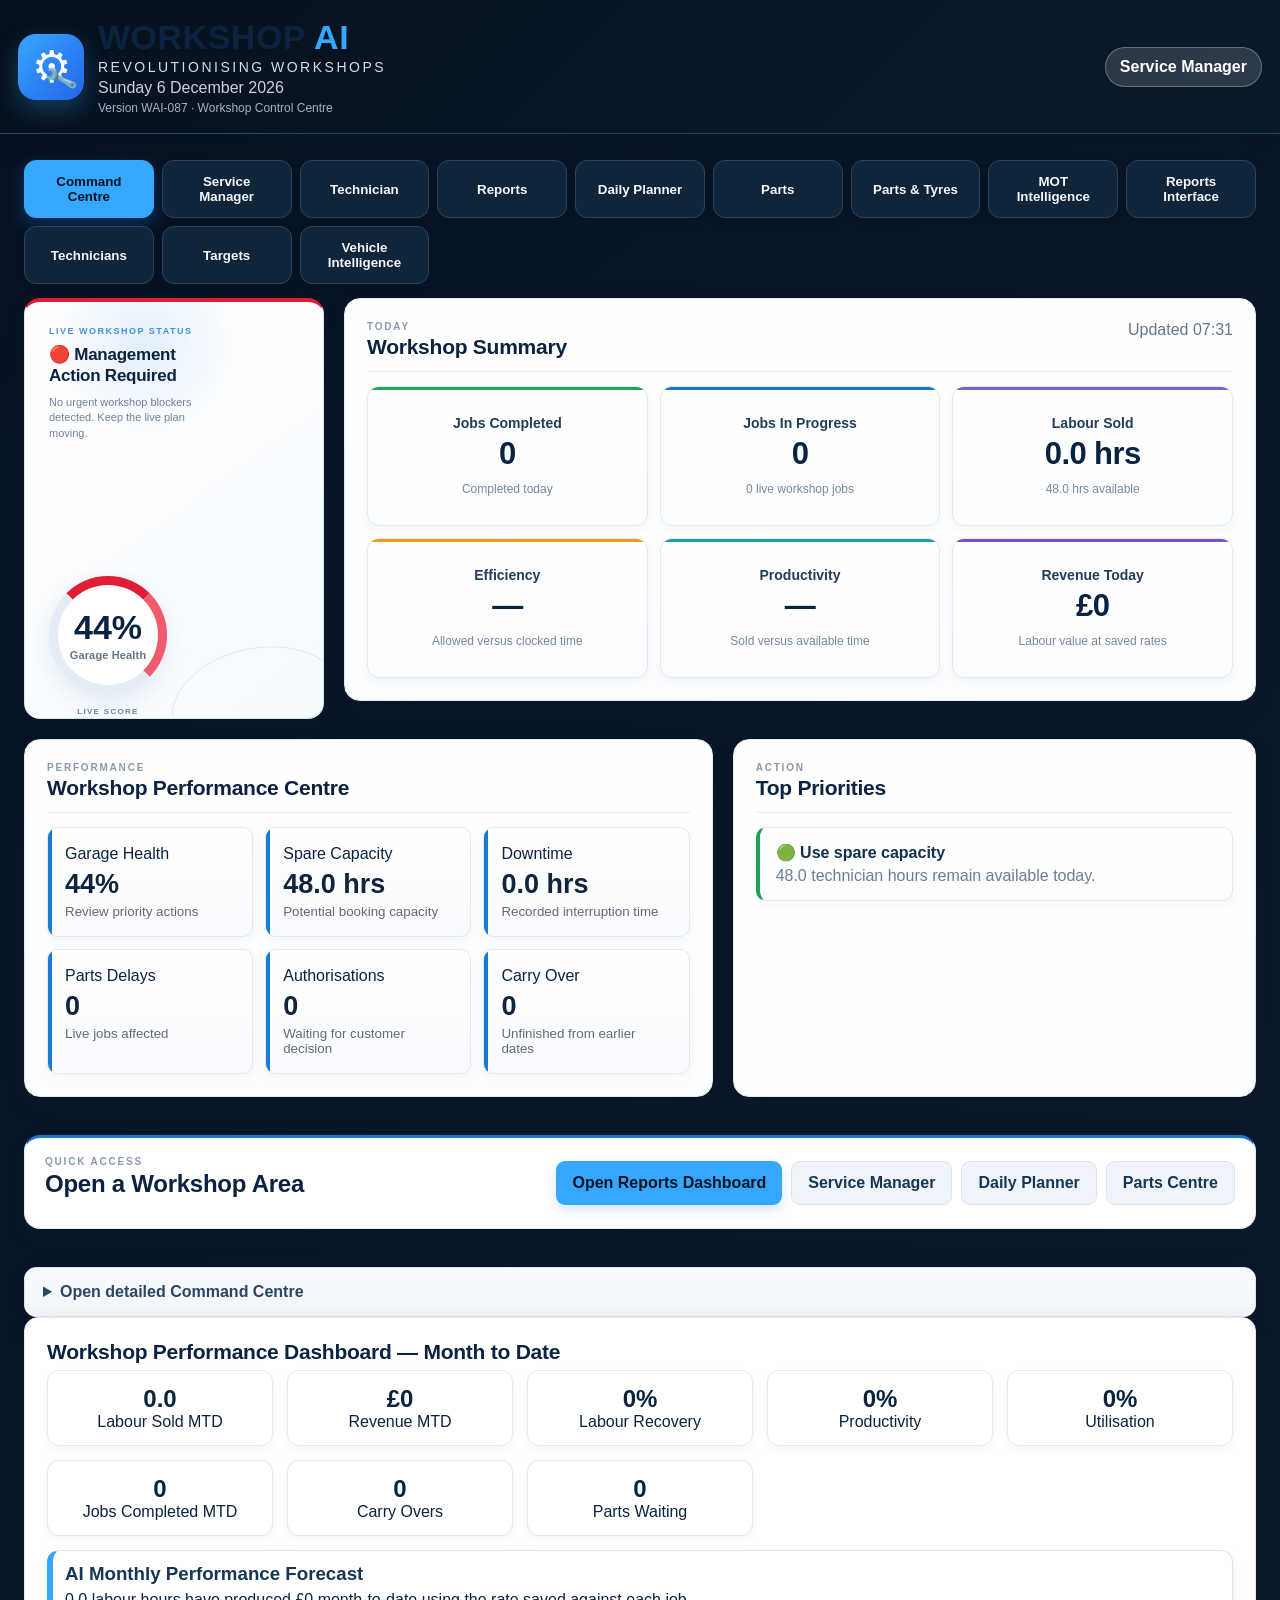
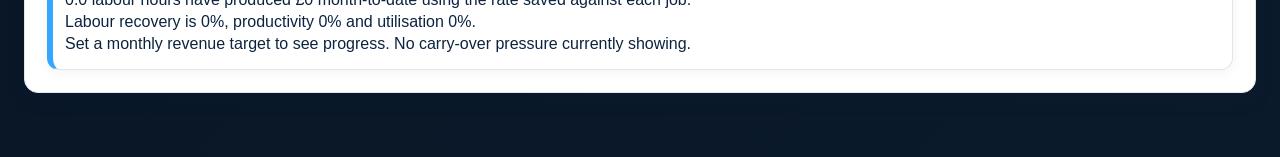
==== commit 3e2e1787: "WAI New screen" ====
--- a/index copy 2.html
+++ b/index copy 2.html
@@ -535,8 +535,11 @@
         <label>Other Supplier
           <input id="partsOrderSupplierOther" placeholder="Enter supplier name">
         </label>
-        <label>Part Required
+        <label>Part Number *
           <input id="partsOrderPartNumber" placeholder="Example: Front brake pads">
+        </label>
+        <label>Part Description *
+          <input id="partsOrderDescription" placeholder="Example: Air Filter" autocomplete="off" required>
         </label>
         <label>Order Number
           <input id="partsOrderReference" placeholder="Supplier order number">
--- a/style.css
+++ b/style.css
@@ -557,3 +557,506 @@
  .monthly-review-sheet{border:0;border-radius:0;padding:0}.monthly-review-sheet table{font-size:10px}.monthly-review-sheet h3{margin:14px 0 7px}
  .monthly-review-sheet textarea{border:0;resize:none;min-height:65px}.review-signatures{break-inside:avoid}.repeat-entry-panel button,.repeat-repair-form{display:none!important}
 }
+
+
+/* WAI-102.1 Parts recognition and cost difference reporting */
+.part-number-cell{min-width:145px}.part-number-cell input{width:100%}.part-cost-alert{font-size:11px;font-weight:700;margin-top:5px;line-height:1.25}.part-cost-alert.increase{color:#b42318}.part-cost-alert.decrease{color:#067647}.part-diff-badge{display:inline-block;padding:4px 8px;border-radius:999px;font-weight:700;white-space:nowrap}.part-diff-badge.changed{background:#fff1f0;color:#b42318}.part-diff-badge.same{background:#ecfdf3;color:#067647}.report-heading{display:flex;justify-content:space-between;gap:20px;align-items:flex-start}.report-heading p{margin:4px 0 0;color:#667085}.parts-report-kpis{display:flex;gap:10px;flex-wrap:wrap}.parts-report-kpis span{background:#f2f4f7;border-radius:10px;padding:10px 14px;white-space:nowrap}.parts-difference-table td:nth-child(3){min-width:210px}.muted{color:#98a2b3}
+
+/* WAI-108.0 Professional Technician Voice Write-Up */
+.voice-writeup-modal{position:fixed;inset:0;z-index:10000;background:rgba(15,23,42,.68);display:none;align-items:center;justify-content:center;padding:20px;backdrop-filter:blur(4px)}
+.voice-writeup-modal.open{display:flex}.voice-writeup-card{width:min(680px,100%);max-height:92vh;overflow:auto;background:#fff;border-radius:22px;padding:24px;box-shadow:0 28px 80px rgba(15,23,42,.35)}
+.voice-writeup-header{display:flex;justify-content:space-between;gap:18px;align-items:flex-start;border-bottom:1px solid #e5e7eb;padding-bottom:16px}.voice-writeup-header h3{margin:4px 0 0;font-size:25px;color:#12233f}.voice-kicker{font-size:11px;font-weight:800;letter-spacing:.08em;text-transform:uppercase;color:#2563eb}.voice-close{border:0;background:#eef2f7;color:#334155;width:38px;height:38px;border-radius:50%;font-size:25px;line-height:1;padding:0}.voice-close:hover{background:#e2e8f0}
+.voice-status{display:flex;align-items:center;gap:10px;margin:18px 0 8px;padding:12px 14px;border-radius:12px;background:#f1f5f9;color:#334155}.voice-status-dot{width:10px;height:10px;border-radius:50%;background:#64748b}.voice-status.listening{background:#fff1f2;color:#9f1239}.voice-status.listening .voice-status-dot{background:#e11d48;animation:voicePulse 1.1s infinite}.voice-status.processing{background:#eff6ff;color:#1d4ed8}.voice-status.processing .voice-status-dot{background:#2563eb;animation:voicePulse 1.1s infinite}.voice-status.ready{background:#ecfdf5;color:#047857}.voice-status.ready .voice-status-dot{background:#10b981}.voice-status.error{background:#fef2f2;color:#b91c1c}.voice-status.error .voice-status-dot{background:#ef4444}@keyframes voicePulse{50%{transform:scale(1.6);opacity:.45}}
+.voice-help{color:#64748b;line-height:1.5;margin:0 0 14px}.voice-live-box{min-height:82px;padding:14px;border:1px dashed #94a3b8;border-radius:14px;background:#f8fafc;color:#475569;line-height:1.55}.voice-live-box.listening{border-color:#e11d48;background:#fff7f8}.voice-preview-label{display:block;margin:16px 0 7px;font-weight:800;color:#1e293b}.voice-preview{width:100%;min-height:145px;resize:vertical;border:1px solid #cbd5e1;border-radius:14px;padding:14px;font:inherit;line-height:1.55;box-sizing:border-box}.voice-preview:focus{outline:3px solid rgba(37,99,235,.14);border-color:#2563eb}.voice-actions{display:flex;gap:10px;flex-wrap:wrap;margin-top:16px}.voice-actions button{min-height:44px}.voice-actions button:disabled{opacity:.45;cursor:not-allowed}.voice-safety{margin:16px 0 0;padding-top:14px;border-top:1px solid #e5e7eb;color:#64748b;font-size:12px;line-height:1.45}
+.voice-section .voiceBtn{position:relative}.voice-section .voiceBtn:before{content:"";display:inline-block;width:7px;height:7px;background:#10b981;border-radius:50%;margin-right:7px;vertical-align:1px}
+@media(max-width:600px){.voice-writeup-card{padding:18px;border-radius:16px}.voice-actions{display:grid;grid-template-columns:1fr 1fr}.voice-actions button{width:100%}.voice-writeup-header h3{font-size:21px}}
+
+/* WAI-109.4 Garage Gurus header branding */
+.garage-gurus-header{justify-content:flex-end;align-items:center;min-height:118px;padding-top:14px;padding-bottom:14px}
+.garage-gurus-lockup{margin-left:auto;display:flex;flex-direction:column;align-items:flex-end;gap:4px}
+.garage-gurus-logo{display:block;width:min(390px,42vw);height:76px;object-fit:contain;object-position:right center;border-radius:0}
+.garage-gurus-date{text-align:right}
+.garage-gurus-date #todayDate{margin:2px 0 0;color:#dbe7f3;font-size:14px;font-weight:700}
+.garage-gurus-version{margin:2px 0 0;font-size:11px;color:#9fb3c8}
+@media (max-width:760px){.garage-gurus-header{min-height:100px}.garage-gurus-logo{width:min(330px,76vw);height:62px}}
+
+/* WAI-109.5 — Garage Gurus professional visual system
+   Visual-only refresh: navigation targets, IDs and application logic are unchanged. */
+:root{
+  --gg-navy:#0b1d33;
+  --gg-navy-2:#102946;
+  --gg-ink:#132238;
+  --gg-muted:#66758a;
+  --gg-line:#dce3eb;
+  --gg-surface:#ffffff;
+  --gg-bg:#f2f5f8;
+  --gg-blue:#1769e0;
+  --gg-shadow:0 8px 24px rgba(15,35,60,.08);
+}
+body{background:var(--gg-bg);color:var(--gg-ink);font-family:Inter,-apple-system,BlinkMacSystemFont,"Segoe UI",Arial,sans-serif;}
+.app-header.garage-gurus-header{
+  display:grid;
+  grid-template-columns:minmax(0,1fr) 330px;
+  gap:26px;
+  align-items:center;
+  min-height:154px;
+  padding:18px 24px;
+  background:linear-gradient(120deg,#08182b 0%,#0d2440 62%,#0b1d33 100%);
+  border-bottom:1px solid rgba(255,255,255,.10);
+  box-shadow:0 8px 28px rgba(4,17,31,.18);
+}
+.header-tabs{
+  display:grid;
+  grid-template-columns:repeat(8,minmax(94px,1fr));
+  gap:10px;
+  margin:0;
+  align-self:center;
+}
+.header-tabs .tab{
+  position:relative;
+  min-height:66px;
+  padding:12px 9px 10px;
+  border-radius:11px;
+  border:1px solid rgba(255,255,255,.19);
+  background:linear-gradient(180deg,rgba(255,255,255,.10),rgba(255,255,255,.055));
+  color:#f7fbff;
+  font-size:12px;
+  line-height:1.2;
+  font-weight:750;
+  letter-spacing:.01em;
+  box-shadow:inset 0 1px 0 rgba(255,255,255,.07),0 5px 15px rgba(0,0,0,.12);
+  transition:transform .15s ease,border-color .15s ease,background .15s ease;
+}
+.header-tabs .tab:hover{transform:translateY(-1px);background:rgba(255,255,255,.13);border-color:rgba(255,255,255,.34)}
+.header-tabs .tab.active{background:linear-gradient(180deg,#24496d,#173a5d);border-color:#7d9cbb;box-shadow:inset 0 1px 0 rgba(255,255,255,.13),0 7px 17px rgba(0,0,0,.18)}
+.garage-gurus-lockup{margin-left:0;align-items:flex-end;justify-self:end;min-width:0}
+.garage-gurus-logo{width:300px;max-width:100%;height:80px;filter:drop-shadow(0 5px 12px rgba(0,0,0,.23))}
+.garage-gurus-date #todayDate{font-size:14px;color:#fff;font-weight:650;letter-spacing:.01em}
+.garage-gurus-version{color:#91a7bd;font-size:10px}
+.container{max-width:1600px;padding:26px 24px 38px}
+.card,.hero,.modal-card{border:1px solid var(--gg-line);box-shadow:var(--gg-shadow)}
+.card{border-radius:14px;padding:20px;margin-bottom:18px}
+.hero{border-radius:14px;border:1px solid var(--gg-line);padding:20px;background:#fff}
+h1,h2,h3{color:var(--gg-ink)}
+h2{font-size:24px;letter-spacing:-.02em}
+.muted{color:var(--gg-muted)}
+input,select,textarea{background:#fff;border:1px solid #cfd8e3;border-radius:9px;box-shadow:inset 0 1px 2px rgba(15,35,60,.025)}
+input:focus,select:focus,textarea:focus{outline:3px solid rgba(23,105,224,.11);border-color:#73a5e8}
+.primary{background:linear-gradient(180deg,#2378e8,#1769e0);box-shadow:0 5px 12px rgba(23,105,224,.18)}
+.secondary{background:#eef2f6;color:#213249;border:1px solid #d7e0e9}
+.stat,.wai80-kpi{box-shadow:none;border:1px solid var(--gg-line);background:#fff}
+.stat{border-radius:12px}
+table{border:1px solid var(--gg-line);border-radius:12px;overflow:hidden}
+th{background:#10243c;color:#fff;font-size:12px;letter-spacing:.02em;text-transform:none}
+td{background:#fff}
+.job-card,.coach-card,.board-column,.board-job{box-shadow:none}
+.job-card,.coach-card,.board-job{background:#fff;border-color:#dfe6ee}
+.board-column{background:#f7f9fb;border-color:#dfe6ee}
+
+/* Command Centre composition inspired by the approved Garage Gurus concept */
+.wai80-command-centre{
+  display:grid;
+  grid-template-columns:320px minmax(0,1fr);
+  gap:18px;
+}
+.wai80-command-centre > .wai80-status-banner{grid-column:1;grid-row:1}
+.wai80-command-centre > .wai80-panel:nth-of-type(2){grid-column:2;grid-row:1}
+.wai80-command-centre > .wai80-two-column,
+.wai80-command-centre > .wai80-quick-access{grid-column:1/-1}
+.wai80-status-banner{
+  min-height:255px;
+  flex-direction:column;
+  justify-content:center;
+  text-align:center;
+  border-radius:14px;
+  padding:24px;
+  box-shadow:0 10px 24px rgba(31,44,65,.12);
+}
+.wai80-status-banner h2{font-size:22px;line-height:1.16;margin:7px 0 9px}
+.wai80-status-banner p{font-size:13px;line-height:1.45}
+.wai80-status-critical{background:linear-gradient(145deg,#df1828,#bf1021)}
+.wai80-status-attention{background:linear-gradient(145deg,#f04c24,#d9361a)}
+.wai80-status-on-track{background:linear-gradient(145deg,#159356,#087943)}
+.wai80-health-ring{width:112px;height:112px;border:9px solid rgba(255,255,255,.42);box-shadow:inset 0 0 0 1px rgba(255,255,255,.18)}
+.wai80-health-ring strong{font-size:34px}
+.wai80-panel{border-radius:14px}
+.wai80-section-heading{margin-bottom:14px}
+.wai80-section-heading h2{font-size:23px;margin-bottom:0}
+.wai80-eyebrow{font-size:11px;font-weight:800;letter-spacing:.13em;color:#6b7890}
+.wai80-status-banner .wai80-eyebrow{color:rgba(255,255,255,.82)}
+.wai80-kpi-grid{grid-template-columns:repeat(3,minmax(0,1fr));gap:12px}
+.wai80-kpi{min-height:112px;padding:17px;border-radius:11px;text-align:center;display:flex;flex-direction:column;justify-content:center}
+.wai80-kpi strong{font-size:29px;color:#10243c;margin:5px 0}
+.wai80-kpi span{color:#34475d;font-weight:650}
+.wai80-kpi small{color:#7a8797}
+.wai80-two-column{grid-template-columns:1.45fr 1fr;gap:18px}
+.wai80-performance-grid{gap:12px}
+.wai80-performance-card{border:1px solid var(--gg-line);border-left:4px solid var(--gg-blue);background:#f9fbfd;border-radius:11px;padding:16px}
+.wai80-performance-card strong{color:#10243c;font-size:25px}
+.wai80-priority{background:#f9fbfd;border:1px solid #e2e8ef;border-left-width:4px}
+.wai80-quick-access{border-radius:14px;background:#fff}
+.wai80-quick-buttons button{border-radius:9px}
+.wai80-existing-dashboard{margin-top:20px;border:1px solid #dbe3ec;border-radius:12px;background:#fff;overflow:hidden}
+.wai80-existing-dashboard > summary{padding:15px 18px;background:#f7f9fb;font-weight:750;color:#33455c;cursor:pointer}
+
+/* Consistent professional cards throughout the system */
+.screen > .card,.screen > .hero,.screen .monthly-review-sheet{background:#fff}
+.progress{height:8px;background:#e7edf3}
+.timeline{border-left-color:#7aa6dd}
+.timeline-item{background:#fff;border-color:#dfe6ee}
+
+@media(max-width:1350px){
+  .app-header.garage-gurus-header{grid-template-columns:1fr 270px;padding:16px 18px}
+  .header-tabs{grid-template-columns:repeat(6,minmax(90px,1fr))}
+  .garage-gurus-logo{width:255px;height:72px}
+}
+@media(max-width:1050px){
+  .app-header.garage-gurus-header{grid-template-columns:1fr;align-items:start}
+  .garage-gurus-lockup{justify-self:start;align-items:flex-start;grid-row:1}
+  .garage-gurus-date{text-align:left}
+  .header-tabs{grid-row:2;grid-template-columns:repeat(4,1fr);width:100%}
+  .wai80-command-centre{grid-template-columns:1fr}
+  .wai80-command-centre > .wai80-status-banner,
+  .wai80-command-centre > .wai80-panel:nth-of-type(2),
+  .wai80-command-centre > .wai80-two-column,
+  .wai80-command-centre > .wai80-quick-access{grid-column:1;grid-row:auto}
+  .wai80-status-banner{min-height:210px}
+}
+@media(max-width:700px){
+  .app-header.garage-gurus-header{padding:14px;min-height:0}
+  .header-tabs{display:grid;grid-template-columns:repeat(2,minmax(0,1fr));gap:8px}
+  .header-tabs .tab{min-height:54px;font-size:11px}
+  .garage-gurus-logo{width:230px;height:62px}
+  .container{padding:16px 12px 28px}
+  .wai80-kpi-grid,.wai80-performance-grid{grid-template-columns:1fr 1fr}
+  .wai80-two-column{grid-template-columns:1fr}
+}
+@media(max-width:440px){.wai80-kpi-grid,.wai80-performance-grid{grid-template-columns:1fr}}
+
+/* WAI-109.6 — Garage Gurus approved visual system. Styling only; no workflow logic changed. */
+:root{
+  --gg-navy:#071a31;
+  --gg-navy-2:#0b2340;
+  --gg-page:#f4f7fa;
+  --gg-card:#ffffff;
+  --gg-line:#dfe6ee;
+  --gg-ink:#0c2340;
+  --gg-muted:#68788b;
+}
+body{background:var(--gg-page)}
+.app-header.garage-gurus-header{
+  grid-template-columns:minmax(0,1fr) 360px;
+  min-height:172px;
+  padding:20px 22px;
+  background:linear-gradient(112deg,#06172b 0%,#09203a 58%,#06172b 100%);
+  border-bottom:1px solid #173452;
+}
+.header-tabs{grid-template-columns:repeat(8,minmax(104px,1fr));gap:10px}
+.header-tabs .tab{
+  min-height:70px;
+  border-radius:10px;
+  border:1px solid rgba(176,200,224,.38);
+  background:linear-gradient(180deg,rgba(255,255,255,.075),rgba(255,255,255,.035));
+  box-shadow:inset 0 1px 0 rgba(255,255,255,.07);
+  font-size:12px;
+}
+.header-tabs .tab.active{background:linear-gradient(180deg,#193c60,#102f50);border-color:#8ca7c1}
+.garage-gurus-lockup{width:100%;align-items:center;justify-self:end}
+.garage-gurus-logo{
+  width:340px;
+  height:105px;
+  object-fit:contain;
+  object-position:center;
+  filter:drop-shadow(0 6px 12px rgba(0,0,0,.28));
+}
+.garage-gurus-date{width:100%;text-align:center;margin-top:2px}
+.garage-gurus-date #todayDate{font-size:14px;font-weight:700;color:#fff}
+.garage-gurus-version{display:none}
+.container{max-width:1680px;padding:24px 20px 40px}
+
+/* Command Centre: health card + overview, then balanced professional panels */
+.wai80-command-centre{grid-template-columns:340px minmax(0,1fr);gap:18px}
+.wai80-status-banner{
+  min-height:270px;
+  border-radius:13px;
+  justify-content:center;
+  background:linear-gradient(145deg,#e31a2b,#c50e21);
+  overflow:hidden;
+  position:relative;
+}
+.wai80-status-banner::after{
+  content:"";position:absolute;inset:auto -40px -85px -40px;height:170px;
+  border:1px solid rgba(255,255,255,.16);border-radius:50%;transform:rotate(-8deg)
+}
+.wai80-status-banner > div:first-child{display:none}
+.wai80-health-ring{width:158px;height:158px;border-width:10px;position:relative;z-index:1}
+.wai80-health-ring strong{font-size:45px}
+.wai80-health-ring span{font-size:13px;font-weight:700}
+.wai80-panel{padding:22px}
+.wai80-section-heading h2{font-size:22px}
+.wai80-kpi-grid{grid-template-columns:repeat(5,minmax(0,1fr));gap:14px}
+.wai80-kpi{min-height:148px;border-radius:11px;padding:18px 12px}
+.wai80-kpi strong{font-size:30px}
+.wai80-kpi span{font-size:14px}
+.wai80-kpi small{font-size:12px;line-height:1.35}
+.wai80-two-column{grid-template-columns:1.25fr .95fr;gap:18px}
+.wai80-two-column > .wai80-panel{min-height:290px}
+.wai80-performance-grid{grid-template-columns:repeat(3,minmax(0,1fr));gap:12px}
+.wai80-performance-card{border-left-width:0;border-radius:10px;background:#fff;padding:17px}
+.wai80-priority{border-radius:10px;background:#fff}
+.wai80-quick-access{padding:18px 20px}
+.wai80-quick-access .wai80-section-heading,.wai80-quick-access>div:first-child{margin-bottom:12px}
+.card,.hero,.wai80-panel,.wai80-quick-access{box-shadow:0 5px 16px rgba(13,36,62,.075)}
+
+/* Apply the same visual language across every existing screen */
+.screen{color:var(--gg-ink)}
+.screen .card,.screen .hero,.screen .finance-card,.screen .portal-card,.screen .monthly-review-sheet{
+  border-radius:12px;border-color:var(--gg-line);background:#fff;box-shadow:0 4px 14px rgba(13,36,62,.065)
+}
+button,.primary,.secondary{border-radius:9px}
+input,select,textarea{border-radius:8px}
+
+@media(max-width:1450px){
+  .app-header.garage-gurus-header{grid-template-columns:minmax(0,1fr) 300px}
+  .header-tabs{grid-template-columns:repeat(6,minmax(92px,1fr))}
+  .garage-gurus-logo{width:285px;height:92px}
+  .wai80-kpi-grid{grid-template-columns:repeat(3,minmax(0,1fr))}
+}
+@media(max-width:1050px){
+  .app-header.garage-gurus-header{grid-template-columns:1fr}
+  .garage-gurus-lockup{justify-self:center;grid-row:1}
+  .garage-gurus-date{text-align:center}
+  .header-tabs{grid-row:2}
+  .wai80-command-centre{grid-template-columns:1fr}
+  .wai80-status-banner{min-height:220px}
+  .wai80-kpi-grid{grid-template-columns:repeat(2,minmax(0,1fr))}
+}
+
+/* WAI-110.0 — Garage Gurus professional UI pass (visual only) */
+body{background:linear-gradient(180deg,#eef4fa 0,#f7f9fc 360px,#f4f7fa 100%);color:#0b1f38}
+.app-header.garage-gurus-header{position:relative;grid-template-columns:minmax(0,1fr) 330px;min-height:154px;padding:18px 24px;background:radial-gradient(circle at 76% 0%,rgba(18,99,188,.22),transparent 28%),linear-gradient(115deg,#041225 0%,#092746 54%,#06182e 100%);box-shadow:0 8px 26px rgba(4,18,37,.22)}
+.header-tabs{grid-template-columns:repeat(8,minmax(98px,1fr));gap:9px;margin:0}
+.header-tabs .tab{position:relative;min-height:72px;padding:31px 8px 10px;border:1px solid rgba(178,207,236,.28);border-radius:12px;background:linear-gradient(180deg,rgba(255,255,255,.08),rgba(255,255,255,.025));color:#fff;font-size:11.5px;letter-spacing:.1px;box-shadow:inset 0 1px rgba(255,255,255,.08),0 7px 18px rgba(0,0,0,.12);transition:.18s ease}
+.header-tabs .tab:hover{transform:translateY(-2px);border-color:#5eb4ff;background:linear-gradient(180deg,rgba(32,111,183,.32),rgba(255,255,255,.04))}
+.header-tabs .tab.active{border-color:#19a8ff;background:linear-gradient(180deg,#173f69,#0c2c4f);box-shadow:inset 0 0 0 1px rgba(54,182,255,.35),0 0 18px rgba(0,157,255,.18)}
+.header-tabs .tab::before{position:absolute;top:9px;left:50%;transform:translateX(-50%);font-size:17px;line-height:1;opacity:.96}
+.header-tabs .tab:nth-child(1)::before{content:'◴'}.header-tabs .tab:nth-child(2)::before{content:'♙'}.header-tabs .tab:nth-child(3)::before{content:'⚒'}.header-tabs .tab:nth-child(4)::before{content:'▥'}.header-tabs .tab:nth-child(5)::before{content:'▣'}.header-tabs .tab:nth-child(6)::before{content:'□'}.header-tabs .tab:nth-child(7)::before{content:'◆'}.header-tabs .tab:nth-child(8)::before{content:'◈'}.header-tabs .tab:nth-child(9)::before{content:'M'}.header-tabs .tab:nth-child(10)::before{content:'▤'}.header-tabs .tab:nth-child(11)::before{content:'⚙'}.header-tabs .tab:nth-child(12)::before{content:'◎'}.header-tabs .tab:nth-child(13)::before{content:'◇'}.header-tabs .tab:nth-child(14)::before{content:'◉'}.header-tabs .tab:nth-child(15)::before{content:'◌'}.header-tabs .tab:nth-child(16)::before{content:'£'}
+.garage-gurus-logo{width:310px;height:86px;object-fit:contain;filter:drop-shadow(0 7px 15px rgba(0,0,0,.35))}.garage-gurus-date #todayDate{font-size:14px;letter-spacing:.2px}.container{max-width:1660px;padding:26px 24px 46px}
+.wai80-command-centre{grid-template-columns:330px minmax(0,1fr);gap:20px}
+.wai80-status-banner{min-height:284px;border-radius:16px;background:radial-gradient(circle at 50% 45%,rgba(255,255,255,.09),transparent 35%),linear-gradient(145deg,#f01931 0%,#c90c22 58%,#a9081c 100%);box-shadow:0 12px 30px rgba(180,15,36,.18);border:1px solid rgba(151,0,20,.12)}
+.wai80-status-banner::before{content:'WORKSHOP HEALTH';position:absolute;top:22px;left:24px;font-size:10px;font-weight:800;letter-spacing:2px;color:rgba(255,255,255,.78)}
+.wai80-status-banner::after{height:210px;bottom:-118px;border-color:rgba(255,255,255,.18);box-shadow:0 -26px 70px rgba(255,255,255,.05)}
+.wai80-health-ring{width:168px;height:168px;border:11px solid rgba(255,255,255,.34);box-shadow:inset 0 0 24px rgba(255,255,255,.08),0 10px 30px rgba(92,0,10,.16)}
+.wai80-health-ring strong{font-size:48px}.wai80-health-ring span{font-size:13px;letter-spacing:.15px}
+.wai80-status-banner .wai80-health-ring::after{content:'LIVE PERFORMANCE';position:absolute;bottom:-54px;left:50%;transform:translateX(-50%);white-space:nowrap;font-size:10px;font-weight:800;letter-spacing:1.5px;color:rgba(255,255,255,.75)}
+.wai80-panel,.wai80-quick-access{border:1px solid #e0e8f1!important;border-radius:16px!important;box-shadow:0 9px 26px rgba(13,45,78,.08)!important}
+.wai80-section-heading{padding-bottom:12px;margin-bottom:14px;border-bottom:1px solid #e8eef5}.wai80-section-heading h2{font-size:21px;letter-spacing:-.25px}.wai80-eyebrow{color:#6b7d91;font-size:10px;font-weight:800;letter-spacing:1.8px}
+.wai80-kpi-grid{gap:12px}.wai80-kpi{position:relative;min-height:148px;padding:18px 14px;border:1px solid #e2e9f1;border-radius:12px;background:linear-gradient(180deg,#fff,#fbfdff);box-shadow:0 3px 10px rgba(20,51,83,.04);overflow:hidden}.wai80-kpi::before{content:'';position:absolute;left:0;right:0;top:0;height:3px;background:linear-gradient(90deg,#1174d4,#42a5ff)}.wai80-kpi strong{color:#0a2340;font-size:31px;letter-spacing:-.6px}.wai80-kpi span{font-weight:700;color:#233c58}.wai80-kpi small{color:#77889b}
+.wai80-two-column{gap:20px}.wai80-performance-card,.wai80-priority{border:1px solid #e2e9f1!important;box-shadow:0 3px 11px rgba(20,51,83,.04)}
+.wai80-performance-card{position:relative;overflow:hidden}.wai80-performance-card::before{content:'';position:absolute;left:0;top:0;bottom:0;width:4px;background:#187bd6}.wai80-priority{border-left:4px solid #20a05a!important}
+.wai80-quick-access{background:linear-gradient(135deg,#fff,#f8fbff)}
+.screen .card,.screen .hero,.screen .finance-card,.screen .portal-card,.screen .monthly-review-sheet{border:1px solid #e0e8f1;box-shadow:0 7px 22px rgba(13,45,78,.07);border-radius:14px}
+.screen h2{color:#0b2340;letter-spacing:-.25px}.screen h3{color:#173653}.primary{background:linear-gradient(180deg,#1179db,#0867c1);box-shadow:0 5px 12px rgba(11,110,205,.18)}.secondary{background:#eef4fa;color:#173653;border:1px solid #d9e4ef}
+input,select,textarea{border:1px solid #d6e0ea;background:#fcfdff;box-shadow:inset 0 1px 2px rgba(12,35,64,.025)}input:focus,select:focus,textarea:focus{outline:none;border-color:#4a9de8;box-shadow:0 0 0 3px rgba(38,139,230,.11)}
+table{border-radius:10px;overflow:hidden}th{background:linear-gradient(180deg,#102d4c,#0a223b);font-size:12px;letter-spacing:.2px}td{background:#fff}tr:hover td{background:#f7fbff}
+@media(max-width:1450px){.app-header.garage-gurus-header{grid-template-columns:minmax(0,1fr) 280px}.header-tabs{grid-template-columns:repeat(6,minmax(92px,1fr))}.garage-gurus-logo{width:265px}.wai80-command-centre{grid-template-columns:300px minmax(0,1fr)}}
+
+/* WAI-110.1 — polished app UI, compact Garage Health (visual only) */
+.wai80-command-centre{grid-template-columns:300px minmax(0,1fr);gap:20px}
+.wai80-status-banner{
+  min-height:270px!important;padding:24px!important;display:flex!important;
+  align-items:flex-start!important;justify-content:space-between!important;text-align:left!important;
+  color:#0b2340!important;background:linear-gradient(145deg,#ffffff 0%,#f7fbff 100%)!important;
+  border:1px solid #dce6f0!important;border-top:4px solid #1677d2!important;
+  box-shadow:0 10px 28px rgba(12,42,72,.09)!important;overflow:hidden!important;
+}
+.wai80-status-banner::before{content:'';position:absolute;right:-55px;top:-55px;width:190px;height:190px;border-radius:50%;background:radial-gradient(circle,rgba(26,126,218,.12),rgba(26,126,218,0) 68%)}
+.wai80-status-banner::after{content:''!important;position:absolute!important;right:-20px!important;bottom:-42px!important;left:auto!important;width:170px!important;height:110px!important;border:1px solid rgba(22,119,210,.13)!important;border-radius:55%!important;transform:rotate(-12deg)!important}
+.wai80-status-banner > div:first-child{display:block!important;position:relative;z-index:2;max-width:145px}
+.wai80-status-banner .wai80-eyebrow{color:#1877cf!important;font-size:9px!important;letter-spacing:1.5px!important}
+.wai80-status-banner h2{display:block!important;color:#0b2340!important;font-size:17px!important;line-height:1.25!important;margin:8px 0 8px!important}
+.wai80-status-banner p{display:block!important;color:#718197!important;font-size:11px!important;line-height:1.45!important;margin:0!important}
+.wai80-health-ring{
+  width:118px!important;height:118px!important;margin-top:2px;border:9px solid #e4edf6!important;
+  border-top-color:#1677d2!important;border-right-color:#36a0ee!important;background:#fff!important;
+  color:#0b2340!important;box-shadow:0 8px 22px rgba(16,72,123,.11)!important;position:relative;z-index:2
+}
+.wai80-health-ring strong{font-size:34px!important;color:#0b2340!important}
+.wai80-health-ring span{font-size:11px!important;color:#64758a!important;font-weight:750!important}
+.wai80-status-banner .wai80-health-ring::after{content:'LIVE SCORE'!important;bottom:-31px!important;color:#718197!important;font-size:8px!important;letter-spacing:1.3px!important}
+.wai80-status-critical{border-top-color:#e11d35!important}.wai80-status-critical .wai80-health-ring{border-top-color:#e11d35!important;border-right-color:#f05c6e!important}
+.wai80-status-attention{border-top-color:#f09a19!important}.wai80-status-attention .wai80-health-ring{border-top-color:#f09a19!important;border-right-color:#ffc15a!important}
+.wai80-status-on-track{border-top-color:#19a35b!important}.wai80-status-on-track .wai80-health-ring{border-top-color:#19a35b!important;border-right-color:#53c987!important}
+
+/* stronger, more finished information hierarchy */
+.wai80-panel{background:linear-gradient(180deg,#fff,#fbfdff)!important}
+.wai80-kpi{min-height:140px!important;transition:transform .16s ease,box-shadow .16s ease}
+.wai80-kpi:hover{transform:translateY(-2px);box-shadow:0 8px 18px rgba(18,54,90,.08)}
+.wai80-kpi:nth-child(1)::before{background:#20a65a}.wai80-kpi:nth-child(2)::before{background:#1677d2}.wai80-kpi:nth-child(3)::before{background:#7b61d1}.wai80-kpi:nth-child(4)::before{background:#f09a19}.wai80-kpi:nth-child(5)::before{background:#17a2a4}.wai80-kpi:nth-child(6)::before{background:#7652c7}
+.wai80-performance-card{background:linear-gradient(180deg,#fff,#f9fbfe)!important}.wai80-performance-card strong{font-size:27px!important}
+.wai80-priority{padding:15px 16px!important;background:linear-gradient(180deg,#fff,#fbfdff)!important}
+.wai80-priority strong{color:#132f4d}.wai80-priority p{color:#6c7e91;margin-top:5px}
+.wai80-quick-access{border-top:3px solid #1677d2!important}
+.wai80-existing-dashboard > summary{background:linear-gradient(180deg,#f9fbfe,#f1f5f9);color:#2a4662}
+
+/* general app refinement */
+.screen>.card{padding:22px}.screen>.card>h2:first-child{font-size:21px;margin-bottom:6px}
+.stats{gap:14px}.stat{border:1px solid #e1e9f1;background:linear-gradient(180deg,#fff,#f9fbfd);border-radius:12px;box-shadow:0 3px 10px rgba(15,45,76,.04)}
+.job-card,.coach-card,.board-job{border-radius:12px!important;box-shadow:0 3px 12px rgba(15,45,76,.05)}
+.header-tabs .tab{font-weight:750}.header-tabs .tab.active::after{content:'';position:absolute;left:18px;right:18px;bottom:5px;height:2px;border-radius:2px;background:#36b5ff}
+
+@media(max-width:1050px){.wai80-status-banner{min-height:210px!important}.wai80-status-banner>div:first-child{max-width:55%}.wai80-health-ring{width:112px!important;height:112px!important}}
+
+/* WAI-110.2 — navigation icon correction + Settings/Workshop Control Centre polish */
+/* Icons are mapped by destination rather than position so they remain correct if tabs move. */
+.header-tabs .tab::before{font-family:Arial,"Apple Color Emoji","Segoe UI Emoji",sans-serif!important;font-size:18px!important;font-weight:400!important;line-height:1!important}
+.header-tabs .tab[data-screen="commandScreen"]::before{content:'◴'!important}
+.header-tabs .tab[data-screen="missionControlScreen"]::before{content:'⌖'!important}
+.header-tabs .tab[data-screen="managerScreen"]::before{content:'👥'!important}
+.header-tabs .tab[data-screen="techScreen"]::before{content:'🔧'!important}
+.header-tabs .tab[data-screen="reportsScreen"]::before{content:'▥'!important}
+.header-tabs .tab[data-screen="plannerScreen"]::before{content:'▣'!important}
+.header-tabs .tab[data-screen="staffCalendarScreen"]::before{content:'▦'!important}
+.header-tabs .tab[data-screen="partsScreen"]::before{content:'📦'!important}
+.header-tabs .tab[data-screen="partsTyreIntelligenceScreen"]::before{content:'◉'!important}
+.header-tabs .tab[data-screen="motIntelligenceScreen"]::before{content:'🚗'!important}
+.header-tabs .tab[data-screen="reportsInterfaceScreen"]::before{content:'▤'!important}
+.header-tabs .tab[data-screen="techniciansScreen"]::before{content:'⚙'!important}
+.header-tabs .tab[data-screen="targetsScreen"]::before{content:'◎'!important}
+.header-tabs .tab[data-screen="vehicleIntelligenceScreen"]::before{content:'🚘'!important}
+.header-tabs .tab[data-screen="crmScreen"]::before{content:'♙'!important}
+.header-tabs .tab[data-screen="customerPortalScreen"]::before{content:'◎'!important}
+.header-tabs .tab[data-screen="financeCentreScreen"]::before{content:'£'!important;font-weight:800!important}
+
+/* Settings is intentionally quieter than operational screens: grouped white modules, neutral fields. */
+#targetsScreen.targets-control-centre{max-width:1500px;margin:0 auto;padding-bottom:34px}
+#targetsScreen .targets-hero{
+  padding:24px 26px!important;border:1px solid #dfe7ef!important;border-radius:15px!important;
+  background:linear-gradient(180deg,#fff,#f9fbfd)!important;box-shadow:0 7px 22px rgba(13,45,78,.06)!important
+}
+#targetsScreen .targets-hero h2{font-size:25px!important;color:#0b2340!important}
+#targetsScreen .targets-eyebrow{color:#6f8093!important;font-size:10px!important;letter-spacing:1.7px!important}
+#targetsScreen .targets-headline-card{border-radius:13px!important;padding:16px!important;box-shadow:0 4px 14px rgba(13,45,78,.05)!important;border:1px solid #e1e8ef!important}
+#targetsScreen .targets-headline-card strong{font-size:24px!important;color:#102b47!important}
+#targetsScreen .targets-layout{gap:18px!important}
+#targetsScreen .targets-main-column,#targetsScreen .targets-side-column{gap:18px!important}
+#targetsScreen .targets-module,#targetsScreen .targets-review-card,#targetsScreen .targets-preview-card{
+  background:#fff!important;border:1px solid #e0e7ef!important;border-radius:14px!important;
+  box-shadow:0 6px 18px rgba(13,45,78,.055)!important;padding:22px!important
+}
+#targetsScreen .targets-module-heading{padding-bottom:14px;margin-bottom:18px!important;border-bottom:1px solid #edf1f5}
+#targetsScreen .targets-module-heading h2{font-size:18px!important;color:#102b47!important}
+#targetsScreen .targets-module-heading .muted{font-size:12px!important;color:#7a8999!important}
+#targetsScreen .targets-icon{width:36px!important;height:36px!important;border-radius:10px!important;background:#edf5fc!important;color:#1677d2!important;font-size:17px!important}
+#targetsScreen .targets-form-grid{gap:15px!important}
+#targetsScreen .targets-form-grid label{font-size:12px!important;font-weight:700!important;color:#506276!important;letter-spacing:.1px}
+#targetsScreen .targets-form-grid input,
+#targetsScreen .targets-form-grid select,
+#targetsScreen .targets-form-grid textarea{
+  display:block!important;width:100%!important;margin-top:7px!important;padding:11px 12px!important;min-height:42px!important;
+  background:#fff!important;color:#122c47!important;border:1px solid #ccd8e4!important;border-radius:9px!important;
+  box-shadow:inset 0 1px 2px rgba(13,45,78,.025)!important;font-size:14px!important;font-weight:600!important
+}
+#targetsScreen .targets-form-grid input:hover{border-color:#aebfd0!important}
+#targetsScreen .targets-form-grid input:focus{outline:none!important;border-color:#2787dd!important;box-shadow:0 0 0 3px rgba(39,135,221,.10)!important}
+#targetsScreen .rate-retail,#targetsScreen .rate-warranty,#targetsScreen .rate-internal{border-left:0!important;padding-left:0!important}
+#targetsScreen .target-projection{background:#f8fafc!important;border:1px solid #e3eaf1!important;border-radius:10px!important}
+#targetsScreen .targets-review-item,#targetsScreen .targets-preview-tile{border-radius:10px!important;box-shadow:none!important}
+#targetsScreen .targets-save-panel{
+  margin-top:18px!important;padding:20px 22px!important;border:1px solid #dce6ef!important;border-radius:14px!important;
+  background:#fff!important;box-shadow:0 6px 18px rgba(13,45,78,.055)!important
+}
+#targetsScreen .targets-save-panel h2{font-size:18px!important;margin-bottom:4px!important}
+#targetsScreen .targets-save-button{min-width:210px!important;width:auto!important;padding:12px 18px!important;border-radius:9px!important;font-size:14px!important}
+#targetsScreen .secondary{background:#f5f8fb!important;border:1px solid #d7e1ea!important;color:#29455f!important;box-shadow:none!important}
+
+/* WAI-110.4 — responsive Garage Gurus header lockup (visual only) */
+.app-header.garage-gurus-header{
+  grid-template-columns:minmax(0,1fr) minmax(300px,390px);
+  column-gap:24px;
+}
+.garage-gurus-lockup{
+  width:100%;
+  max-width:390px;
+  justify-self:end;
+  align-items:center;
+  padding:0 6px;
+  box-sizing:border-box;
+}
+.garage-gurus-logo{
+  display:block;
+  width:100%!important;
+  max-width:370px!important;
+  height:auto!important;
+  max-height:100px;
+  object-fit:contain;
+  object-position:center;
+  margin:0 auto;
+}
+.garage-gurus-date{
+  width:100%;
+  margin-top:5px;
+  text-align:center;
+}
+@media(max-width:1450px){
+  .app-header.garage-gurus-header{grid-template-columns:minmax(0,1fr) minmax(270px,330px)}
+  .garage-gurus-lockup{max-width:330px}
+  .garage-gurus-logo{max-width:320px!important}
+}
+@media(max-width:1120px){
+  .app-header.garage-gurus-header{grid-template-columns:1fr}
+  .garage-gurus-lockup{grid-row:1;justify-self:center;max-width:360px;margin-bottom:10px}
+  .garage-gurus-logo{max-width:350px!important}
+  .header-tabs{grid-row:2}
+}
+
+/* WAI-110.5 — larger readable Garage Gurus lockup */
+.app-header.garage-gurus-header{grid-template-columns:minmax(0,1fr) minmax(390px,500px);column-gap:28px}
+.garage-gurus-lockup{max-width:500px!important;padding:0 4px!important}
+.garage-gurus-logo{width:100%!important;max-width:480px!important;max-height:142px!important;height:auto!important;object-fit:contain!important}
+.garage-gurus-date{margin-top:3px!important}
+@media(max-width:1450px){
+ .app-header.garage-gurus-header{grid-template-columns:minmax(0,1fr) minmax(340px,420px)}
+ .garage-gurus-lockup{max-width:420px!important}
+ .garage-gurus-logo{max-width:405px!important;max-height:125px!important}
+}
+@media(max-width:1120px){
+ .app-header.garage-gurus-header{grid-template-columns:1fr}
+ .garage-gurus-lockup{max-width:440px!important}
+ .garage-gurus-logo{max-width:425px!important}
+}
+.header-tabs .tab[data-screen="mediaCentreScreen"]::before{content:'▶'!important;color:#69c9ff!important;font-size:16px!important}
+
+/* WAI-111.1 — Stock navigation icons */
+.header-tabs .tab[data-screen="partsStockScreen"]::before{content:'📦'!important;color:#69c9ff!important;font-size:18px!important}
+.header-tabs .tab[data-screen="tyreStockScreen"]::before{content:'🛞'!important;color:#69c9ff!important;font-size:18px!important}
+.header-tabs .tab[data-screen="oilStockScreen"]::before{content:'🛢️'!important;color:#69c9ff!important;font-size:18px!important}
+
+/* Garage Gurus family palette alignment — Sales AI reference */
+:root{
+  --gg-navy:#071322;
+  --gg-navy-2:#0b1a2b;
+  --gg-panel:#0e2034;
+  --gg-line:#29445f;
+  --gg-blue:#35a7ff;
+  --gg-light:#f4f8fc;
+  --gg-muted:#64748b;
+}
+body{background:linear-gradient(135deg,var(--gg-navy),var(--gg-navy-2));}
+.app-header{background:linear-gradient(135deg,#06111e,#0b1a2b);border-bottom-color:var(--gg-line);}
+.tab{background:#10243a;color:#f4f8fc;border:1px solid var(--gg-line);}
+.tab:hover{border-color:#35a7ff;box-shadow:0 0 0 1px rgba(53,167,255,.15) inset;}
+.tab.active{background:var(--gg-blue);border-color:var(--gg-blue);color:#041321;}
+.primary{background:var(--gg-blue);color:#041321;}
+.hero{border-color:var(--gg-blue);}
+.job-card,.coach-card,.board-job{border-left-color:var(--gg-blue);}
+.bar,.timeline-item:before{background:var(--gg-blue);}
+.timeline{border-left-color:var(--gg-blue);}
+.board-column.drag-over{outline-color:var(--gg-blue);}
+.gh-tab.active{background:var(--gg-blue);}
+.gh-potential{border-left-color:var(--gg-blue);}
+.coach-command-card{border-left-color:var(--gg-blue);}
+.logo-mark{background:linear-gradient(135deg,#35a7ff,#2563eb);box-shadow:0 10px 24px rgba(53,167,255,.28);}
+.app-header h1 strong{color:var(--gg-blue);}
+/* retain the light operational workspace for day-long workshop readability */
+.card,.hero,.modal-card,.stat{background:#fff;}
